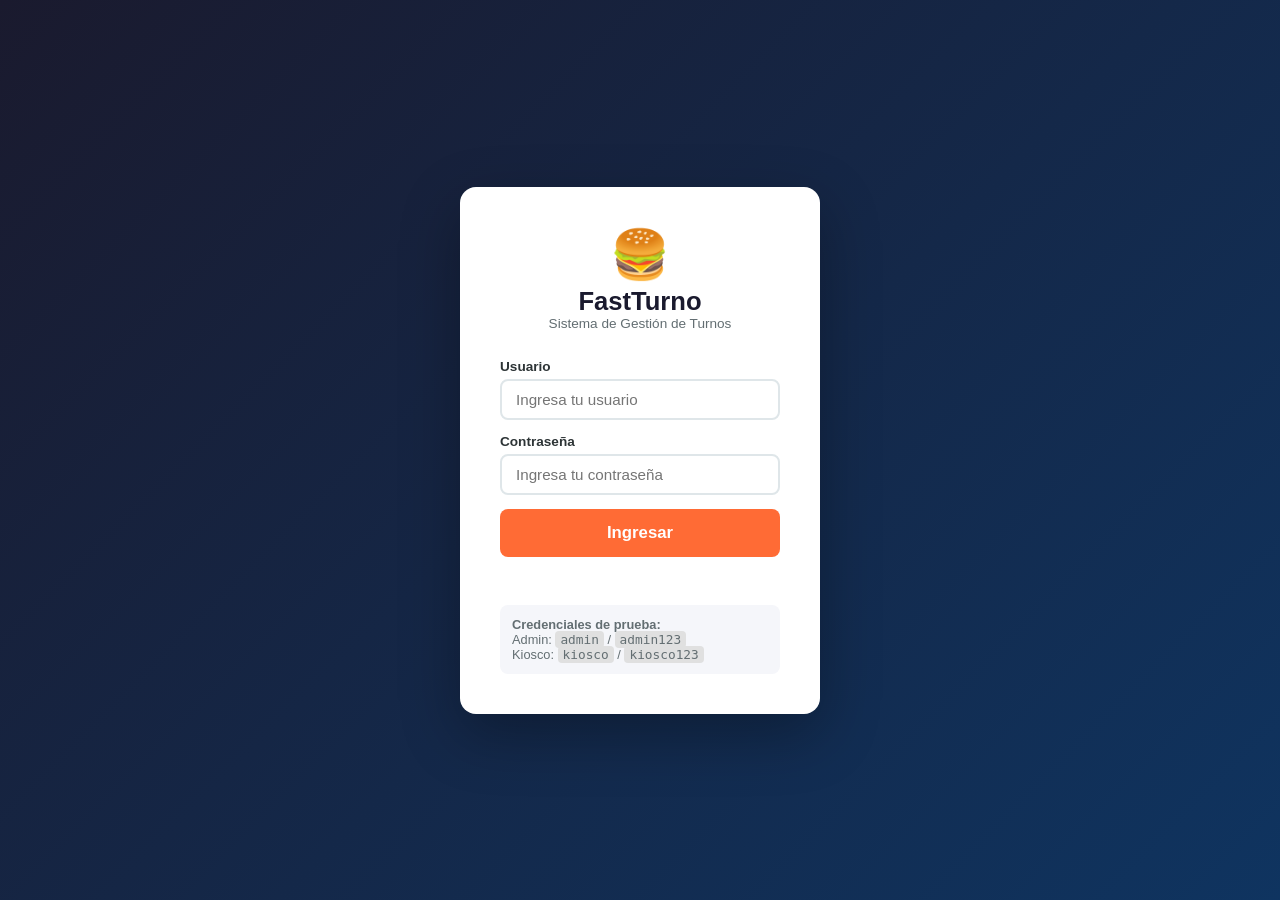
==== index.html @ 7bc3abc4 "Proyecto base" ====
<!DOCTYPE html>
<html lang="es">
<head>
  <meta charset="UTF-8" />
  <meta name="viewport" content="width=device-width, initial-scale=1.0" />
  <title>FastTurno — Iniciar Sesión</title>
  <link rel="stylesheet" href="css/styles.css" />
</head>
<body>
  <div class="login-page">
    <div class="login-card">
      <div class="login-logo">
        <div class="logo-icon">🍔</div>
        <h1>FastTurno</h1>
        <p>Sistema de Gestión de Turnos</p>
      </div>

      <form id="form-login">
        <div class="form-group">
          <label for="usuario">Usuario</label>
          <input type="text" id="usuario" class="form-control" placeholder="Ingresa tu usuario" autocomplete="off" required />
        </div>
        <div class="form-group">
          <label for="password">Contraseña</label>
          <input type="password" id="password" class="form-control" placeholder="Ingresa tu contraseña" required />
        </div>
        <button type="submit" class="btn btn-primary btn-block btn-lg">Ingresar</button>
        <p class="login-error" id="error-msg"></p>
      </form>

      <div class="login-hint">
        <strong>Credenciales de prueba:</strong><br/>
        Admin: <code>admin</code> / <code>admin123</code><br/>
        Kiosco: <code>kiosco</code> / <code>kiosco123</code>
      </div>
    </div>
  </div>

  <!-- Toast container -->
  <div id="toast-container"></div>

  <script src="js/store.js"></script>
  <script src="js/channel.js"></script>
  <script src="js/auth.js"></script>
  <script>
    // Inicializar datos de prueba
    Store.seedInicial();

    // Si ya hay sesión activa, redirigir
    const sesion = Auth.getSesion();
    if (sesion) {
      window.location.href = sesion.rol === 'admin' ? 'admin.html' : 'kiosco.html';
    }

    document.getElementById('form-login').addEventListener('submit', e => {
      e.preventDefault();
      const usuario  = document.getElementById('usuario').value.trim();
      const password = document.getElementById('password').value.trim();
      const errorEl  = document.getElementById('error-msg');

      const user = Auth.login(usuario, password);
      if (!user) {
        errorEl.textContent = '⚠️ Usuario o contraseña incorrectos.';
        return;
      }
      errorEl.textContent = '';
      window.location.href = user.rol === 'admin' ? 'admin.html' : 'kiosco.html';
    });
  </script>
</body>
</html>
---- css/styles.css ----
/* ── RESET & VARIABLES ─────────────────────────────── */
*, *::before, *::after { margin: 0; padding: 0; box-sizing: border-box; }

:root {
  --primary:      #FF6B35;
  --primary-dark: #e05520;
  --dark:         #1a1a2e;
  --sidebar:      #16213e;
  --accent:       #0f3460;
  --success:      #27ae60;
  --warning:      #f39c12;
  --danger:       #e74c3c;
  --info:         #3498db;
  --light:        #f5f6fa;
  --white:        #ffffff;
  --border:       #dfe6e9;
  --text:         #2d3436;
  --muted:        #636e72;
  --shadow:       0 2px 12px rgba(0,0,0,.1);
  --radius:       10px;
}

body { font-family: -apple-system, BlinkMacSystemFont, 'Segoe UI', Roboto, sans-serif; background: var(--light); color: var(--text); min-height: 100vh; }

/* ── UTILIDADES ─────────────────────────────────────── */
.btn { display: inline-flex; align-items: center; gap: 6px; padding: 9px 18px; border: none; border-radius: 8px; font-size: .9rem; font-weight: 600; cursor: pointer; transition: all .2s; }
.btn:hover { opacity: .88; transform: translateY(-1px); }
.btn:active { transform: translateY(0); }
.btn-primary   { background: var(--primary); color: #fff; }
.btn-success   { background: var(--success); color: #fff; }
.btn-danger    { background: var(--danger);  color: #fff; }
.btn-warning   { background: var(--warning); color: #fff; }
.btn-info      { background: var(--info);    color: #fff; }
.btn-dark      { background: var(--dark);    color: #fff; }
.btn-outline   { background: transparent; border: 2px solid var(--primary); color: var(--primary); }
.btn-sm        { padding: 5px 12px; font-size: .8rem; }
.btn-lg        { padding: 14px 28px; font-size: 1.05rem; }
.btn-block     { width: 100%; justify-content: center; }

.badge { display: inline-block; padding: 3px 10px; border-radius: 20px; font-size: .75rem; font-weight: 700; }
.badge-success  { background: #d4edda; color: #155724; }
.badge-warning  { background: #fff3cd; color: #856404; }
.badge-danger   { background: #f8d7da; color: #721c24; }
.badge-info     { background: #d1ecf1; color: #0c5460; }
.badge-muted    { background: #e9ecef; color: #495057; }

.tag-stock-ok   { color: var(--success); font-weight: 700; }
.tag-stock-low  { color: var(--warning); font-weight: 700; }
.tag-stock-out  { color: var(--danger);  font-weight: 700; }

.card { background: var(--white); border-radius: var(--radius); box-shadow: var(--shadow); padding: 20px; }

.text-center { text-align: center; }
.text-muted  { color: var(--muted); font-size: .85rem; }
.mt-1 { margin-top: 8px; }
.mt-2 { margin-top: 16px; }
.gap-1 { gap: 8px; }
.flex { display: flex; }
.flex-col { flex-direction: column; }
.items-center { align-items: center; }
.justify-between { justify-content: space-between; }

/* ── MODAL ──────────────────────────────────────────── */
.modal-overlay {
  position: fixed; inset: 0; background: rgba(0,0,0,.55);
  display: flex; align-items: center; justify-content: center;
  z-index: 1000; opacity: 0; pointer-events: none; transition: opacity .25s;
}
.modal-overlay.active { opacity: 1; pointer-events: all; }
.modal {
  background: var(--white); border-radius: 14px; padding: 28px;
  width: 90%; max-width: 480px; box-shadow: 0 8px 32px rgba(0,0,0,.2);
  transform: scale(.95); transition: transform .25s;
}
.modal-overlay.active .modal { transform: scale(1); }
.modal h3 { font-size: 1.2rem; margin-bottom: 18px; }
.modal-footer { display: flex; gap: 10px; justify-content: flex-end; margin-top: 20px; }

/* ── FORMULARIOS ────────────────────────────────────── */
.form-group { margin-bottom: 14px; }
.form-group label { display: block; font-size: .85rem; font-weight: 600; margin-bottom: 5px; color: var(--text); }
.form-control {
  width: 100%; padding: 10px 14px; border: 2px solid var(--border);
  border-radius: 8px; font-size: .95rem; transition: border-color .2s;
  background: var(--white); color: var(--text);
}
.form-control:focus { outline: none; border-color: var(--primary); }
.form-row { display: grid; grid-template-columns: 1fr 1fr; gap: 12px; }

/* ── TOAST ──────────────────────────────────────────── */
#toast-container { position: fixed; bottom: 24px; right: 24px; z-index: 9999; display: flex; flex-direction: column; gap: 8px; }
.toast {
  background: var(--dark); color: #fff; padding: 12px 20px;
  border-radius: 8px; font-size: .9rem; min-width: 220px;
  box-shadow: 0 4px 12px rgba(0,0,0,.2);
  animation: slideIn .3s ease; border-left: 4px solid var(--primary);
}
.toast.success { border-color: var(--success); }
.toast.error   { border-color: var(--danger);  }
.toast.warning { border-color: var(--warning); }
@keyframes slideIn { from { transform: translateX(100%); opacity: 0; } to { transform: translateX(0); opacity: 1; } }

/* ── LOGIN PAGE ─────────────────────────────────────── */
.login-page {
  min-height: 100vh; display: flex; align-items: center; justify-content: center;
  background: linear-gradient(135deg, var(--dark) 0%, var(--accent) 100%);
}
.login-card {
  background: var(--white); border-radius: 16px; padding: 40px;
  width: 360px; box-shadow: 0 20px 60px rgba(0,0,0,.3);
}
.login-logo { text-align: center; margin-bottom: 28px; }
.login-logo .logo-icon { font-size: 3rem; }
.login-logo h1 { font-size: 1.6rem; color: var(--dark); margin-top: 4px; }
.login-logo p  { color: var(--muted); font-size: .85rem; }
.login-error { color: var(--danger); font-size: .85rem; text-align: center; margin-top: 10px; min-height: 20px; }
.login-hint  { margin-top: 18px; padding: 12px; background: var(--light); border-radius: 8px; font-size: .8rem; color: var(--muted); }
.login-hint code { background: #e0e0e0; padding: 1px 5px; border-radius: 4px; font-family: monospace; }

/* ── ADMIN LAYOUT ───────────────────────────────────── */
.admin-layout { display: flex; min-height: 100vh; }

.sidebar {
  width: 220px; min-height: 100vh; background: var(--sidebar);
  color: #fff; display: flex; flex-direction: column;
  position: fixed; top: 0; left: 0; z-index: 100;
}
.sidebar-brand {
  padding: 22px 18px; border-bottom: 1px solid rgba(255,255,255,.1);
  font-size: 1.1rem; font-weight: 700; display: flex; align-items: center; gap: 10px;
}
.sidebar-brand span { color: var(--primary); font-size: 1.5rem; }
.sidebar-nav { flex: 1; padding: 12px 0; }
.nav-item {
  display: flex; align-items: center; gap: 12px;
  padding: 13px 20px; color: rgba(255,255,255,.7);
  cursor: pointer; transition: all .2s; font-size: .93rem;
  border-left: 3px solid transparent;
}
.nav-item:hover { background: rgba(255,255,255,.07); color: #fff; }
.nav-item.active { background: rgba(255,107,53,.15); color: var(--primary); border-left-color: var(--primary); }
.nav-item .nav-icon { font-size: 1.2rem; width: 24px; }
.sidebar-user {
  padding: 16px 18px; border-top: 1px solid rgba(255,255,255,.1);
  font-size: .8rem; color: rgba(255,255,255,.6);
}
.sidebar-user strong { display: block; color: #fff; font-size: .9rem; margin-bottom: 2px; }
.sidebar-user .btn-logout {
  margin-top: 8px; width: 100%; padding: 7px; border: 1px solid rgba(255,255,255,.2);
  border-radius: 6px; background: transparent; color: rgba(255,255,255,.6);
  cursor: pointer; font-size: .8rem; transition: all .2s;
}
.sidebar-user .btn-logout:hover { background: rgba(231,76,60,.3); color: #fff; }

.main-content { margin-left: 220px; flex: 1; padding: 24px; }

.page-header { margin-bottom: 24px; }
.page-header h2 { font-size: 1.5rem; color: var(--dark); }
.page-header p  { color: var(--muted); font-size: .9rem; margin-top: 2px; }

.section { display: none; }
.section.active { display: block; }

/* ── TABLA ──────────────────────────────────────────── */
.table-wrap { overflow-x: auto; border-radius: var(--radius); box-shadow: var(--shadow); background: var(--white); }
table { width: 100%; border-collapse: collapse; }
thead th { background: var(--dark); color: #fff; padding: 12px 16px; text-align: left; font-size: .85rem; font-weight: 600; white-space: nowrap; }
tbody tr { border-bottom: 1px solid var(--border); transition: background .15s; }
tbody tr:hover { background: #fafbfc; }
tbody td { padding: 11px 16px; font-size: .9rem; }
.td-emoji { font-size: 1.4rem; }

/* ── STOCK SECTION ──────────────────────────────────── */
.stock-grid { display: grid; grid-template-columns: repeat(auto-fill, minmax(240px, 1fr)); gap: 14px; }
.stock-card { background: var(--white); border-radius: var(--radius); box-shadow: var(--shadow); padding: 16px; display: flex; flex-direction: column; gap: 10px; }
.stock-card-top { display: flex; align-items: center; gap: 10px; }
.stock-emoji { font-size: 1.8rem; }
.stock-name  { font-weight: 600; font-size: .95rem; }
.stock-cat   { font-size: .75rem; color: var(--muted); }
.stock-controls { display: flex; align-items: center; gap: 8px; }
.stock-controls input { width: 70px; padding: 6px 10px; border: 2px solid var(--border); border-radius: 6px; font-size: .9rem; text-align: center; }
.stock-controls input:focus { outline: none; border-color: var(--primary); }

/* ── CAJA SECTION ───────────────────────────────────── */
.caja-layout { display: grid; grid-template-columns: 1fr 1fr; gap: 20px; }
.cola-list { display: flex; flex-direction: column; gap: 10px; max-height: calc(100vh - 220px); overflow-y: auto; }
.turno-card {
  background: var(--white); border-radius: var(--radius); box-shadow: var(--shadow);
  padding: 14px 16px; display: flex; justify-content: space-between;
  align-items: flex-start; border-left: 4px solid var(--warning);
  transition: all .2s;
}
.turno-card.en-prep  { border-color: var(--info); }
.turno-card.llamado  { border-color: var(--primary); background: #fff8f5; }
.turno-card.listo    { border-color: var(--success); }
.turno-numero  { font-size: 1.3rem; font-weight: 800; color: var(--dark); }
.turno-items   { font-size: .78rem; color: var(--muted); margin-top: 3px; }
.turno-tiempo  { font-size: .78rem; color: var(--info); margin-top: 2px; }
.turno-actions { display: flex; flex-direction: column; gap: 5px; }

.pantalla-turno {
  background: var(--dark); border-radius: 14px; padding: 30px 20px;
  text-align: center; color: #fff; min-height: 260px;
  display: flex; flex-direction: column; justify-content: center; align-items: center;
}
.pantalla-label  { font-size: .9rem; color: rgba(255,255,255,.6); letter-spacing: 2px; text-transform: uppercase; }
.pantalla-numero {
  font-size: 5rem; font-weight: 900; color: var(--primary); line-height: 1;
  margin: 12px 0; letter-spacing: 4px;
}
.pantalla-numero.pulse { animation: pulseTurn 1s ease infinite; }
@keyframes pulseTurn { 0%,100% { transform: scale(1); } 50% { transform: scale(1.06); } }
.pantalla-sub  { font-size: .95rem; color: rgba(255,255,255,.7); }
.pantalla-idle { color: rgba(255,255,255,.3); font-size: 1.1rem; }
.caja-actions  { display: flex; gap: 10px; margin-top: 16px; justify-content: center; }

/* ── HISTORIAL ──────────────────────────────────────── */
.historial-stats { display: grid; grid-template-columns: repeat(auto-fill, minmax(150px, 1fr)); gap: 14px; margin-bottom: 20px; }
.stat-card { background: var(--white); border-radius: var(--radius); box-shadow: var(--shadow); padding: 18px; text-align: center; }
.stat-card .stat-val { font-size: 2rem; font-weight: 800; color: var(--primary); }
.stat-card .stat-lbl { font-size: .8rem; color: var(--muted); margin-top: 4px; }

/* ── KIOSCO ─────────────────────────────────────────── */
.kiosco-layout { display: flex; min-height: 100vh; }
.kiosco-header {
  background: var(--dark); color: #fff;
  padding: 14px 24px; display: flex; align-items: center;
  justify-content: space-between; position: sticky; top: 0; z-index: 50;
}
.kiosco-brand { font-size: 1.3rem; font-weight: 800; }
.kiosco-brand span { color: var(--primary); }
.kiosco-user  { font-size: .85rem; color: rgba(255,255,255,.7); display: flex; align-items: center; gap: 10px; }

.kiosco-main { display: grid; grid-template-columns: 1fr 320px; min-height: calc(100vh - 56px); }

.menu-panel { padding: 20px; overflow-y: auto; }
.categorias { display: flex; gap: 10px; flex-wrap: wrap; margin-bottom: 20px; }
.cat-btn {
  padding: 8px 18px; border-radius: 20px; border: 2px solid var(--border);
  background: var(--white); font-size: .85rem; font-weight: 600;
  cursor: pointer; transition: all .2s; color: var(--text);
}
.cat-btn.active { background: var(--primary); border-color: var(--primary); color: #fff; }
.cat-btn:hover:not(.active) { border-color: var(--primary); color: var(--primary); }

.productos-grid { display: grid; grid-template-columns: repeat(auto-fill, minmax(175px, 1fr)); gap: 14px; }
.producto-card {
  background: var(--white); border-radius: var(--radius); box-shadow: var(--shadow);
  overflow: hidden; transition: transform .2s, box-shadow .2s; cursor: pointer;
  border: 2px solid transparent;
}
.producto-card:hover:not(.agotado) { transform: translateY(-3px); box-shadow: 0 6px 20px rgba(0,0,0,.13); border-color: var(--primary); }
.producto-card.agotado { opacity: .55; cursor: not-allowed; }
.prod-emoji-box { font-size: 3rem; text-align: center; padding: 18px 10px 8px; background: #fef9f7; }
.prod-body { padding: 10px 12px 14px; }
.prod-nombre  { font-weight: 700; font-size: .93rem; }
.prod-desc    { font-size: .75rem; color: var(--muted); margin-top: 2px; line-height: 1.3; }
.prod-footer  { display: flex; justify-content: space-between; align-items: center; margin-top: 8px; }
.prod-precio  { font-size: 1.05rem; font-weight: 800; color: var(--primary); }
.prod-tiempo  { font-size: .72rem; color: var(--muted); }
.prod-agotado { font-size: .72rem; color: var(--danger); font-weight: 700; }
.prod-add-btn {
  width: 30px; height: 30px; border-radius: 50%; background: var(--primary);
  color: #fff; border: none; font-size: 1.2rem; cursor: pointer;
  display: flex; align-items: center; justify-content: center; transition: background .2s;
}
.prod-add-btn:hover { background: var(--primary-dark); }

/* ── CARRITO ────────────────────────────────────────── */
.carrito-panel {
  background: var(--white); border-left: 2px solid var(--border);
  display: flex; flex-direction: column; padding: 20px;
  position: sticky; top: 56px; height: calc(100vh - 56px); overflow-y: auto;
}
.carrito-panel h3 { font-size: 1.1rem; margin-bottom: 14px; display: flex; align-items: center; gap: 8px; }
.carrito-items { flex: 1; overflow-y: auto; }
.carrito-empty { text-align: center; color: var(--muted); padding: 30px 10px; font-size: .9rem; }
.carrito-item  { display: flex; justify-content: space-between; align-items: center; padding: 9px 0; border-bottom: 1px solid var(--border); gap: 8px; }
.carrito-item-info { flex: 1; }
.carrito-item-name { font-size: .88rem; font-weight: 600; }
.carrito-item-price { font-size: .8rem; color: var(--muted); }
.qty-controls { display: flex; align-items: center; gap: 6px; }
.qty-btn { width: 24px; height: 24px; border-radius: 50%; border: 2px solid var(--border); background: var(--white); cursor: pointer; font-size: .9rem; display: flex; align-items: center; justify-content: center; transition: all .2s; }
.qty-btn:hover { background: var(--primary); border-color: var(--primary); color: #fff; }
.qty-num { font-weight: 700; min-width: 20px; text-align: center; font-size: .9rem; }

.carrito-footer { border-top: 2px solid var(--border); padding-top: 14px; margin-top: 10px; }
.carrito-total-row { display: flex; justify-content: space-between; margin-bottom: 6px; font-size: .9rem; }
.carrito-total-row.grande { font-size: 1.1rem; font-weight: 800; color: var(--dark); }
.carrito-tiempo { text-align: center; color: var(--info); font-size: .85rem; margin: 8px 0; }

/* ── MODAL CONFIRMACIÓN ─────────────────────────────── */
.confirm-turno {
  text-align: center; padding: 10px 0;
}
.turno-badge {
  font-size: 4rem; font-weight: 900; color: var(--primary);
  background: #fff3ee; border-radius: 14px; padding: 16px 32px;
  display: inline-block; margin: 16px 0; letter-spacing: 4px;
}
.confirm-tiempo { color: var(--info); font-size: 1rem; margin-bottom: 8px; }
.confirm-msg    { color: var(--muted); font-size: .88rem; }

/* ── DISPLAY TV ─────────────────────────────────────── */
.display-page {
  min-height: 100vh; background: var(--dark); color: #fff;
  display: flex; flex-direction: column;
}
.display-header {
  background: rgba(0,0,0,.3); padding: 14px 28px;
  display: flex; align-items: center; justify-content: space-between;
  border-bottom: 1px solid rgba(255,255,255,.08);
}
.display-brand { font-size: 1.4rem; font-weight: 800; }
.display-brand span { color: var(--primary); }
.display-clock { font-size: 1.1rem; color: rgba(255,255,255,.7); font-variant-numeric: tabular-nums; }
.display-body  { display: grid; grid-template-columns: 1fr 1fr; flex: 1; gap: 0; }

.display-col { padding: 30px; }
.display-col-title { font-size: .8rem; letter-spacing: 3px; text-transform: uppercase; color: rgba(255,255,255,.4); margin-bottom: 20px; }
.display-col-left  { border-right: 1px solid rgba(255,255,255,.08); }

.turno-activo {
  display: flex; flex-direction: column; align-items: center;
  justify-content: center; min-height: 300px; text-align: center;
}
.turno-activo-icono { font-size: 2rem; margin-bottom: 10px; animation: iconPulse 2s ease infinite; }
@keyframes iconPulse { 0%,100% { opacity: 1; } 50% { opacity: .5; } }
.turno-activo-num {
  font-size: 7rem; font-weight: 900; color: var(--primary); line-height: 1;
  letter-spacing: 6px; text-shadow: 0 0 30px rgba(255,107,53,.4);
}
.turno-activo-num.flash { animation: flashAnim .6s ease 3; }
@keyframes flashAnim { 0%,100% { opacity: 1; } 50% { opacity: 0; } }
.turno-activo-msg  { color: rgba(255,255,255,.6); font-size: 1.1rem; margin-top: 12px; }
.turno-activo-idle { color: rgba(255,255,255,.25); font-size: 1.2rem; }

.cola-display { display: flex; flex-direction: column; gap: 10px; }
.cola-item {
  background: rgba(255,255,255,.06); border-radius: 10px;
  padding: 14px 18px; display: flex; align-items: center;
  justify-content: space-between; border: 1px solid rgba(255,255,255,.08);
}
.cola-item.en-prep { border-color: rgba(52,152,219,.4); }
.cola-item.listo   { background: rgba(39,174,96,.1); border-color: rgba(39,174,96,.4); }
.cola-num   { font-size: 1.5rem; font-weight: 800; letter-spacing: 2px; }
.cola-badge { font-size: .75rem; padding: 4px 10px; border-radius: 20px; }
.cola-badge.prep  { background: rgba(52,152,219,.2); color: #5dade2; }
.cola-badge.ready { background: rgba(39,174,96,.2); color: #58d68d; }
.display-empty { color: rgba(255,255,255,.2); font-size: .95rem; padding: 20px 0; }

/* ── RESPONSIVE BÁSICO ──────────────────────────────── */
@media (max-width: 768px) {
  .sidebar { width: 100%; position: relative; min-height: auto; flex-direction: row; flex-wrap: wrap; }
  .main-content { margin-left: 0; }
  .kiosco-main { grid-template-columns: 1fr; }
  .carrito-panel { position: fixed; bottom: 0; right: 0; left: 0; height: 40vh; border-top: 2px solid var(--border); }
  .caja-layout { grid-template-columns: 1fr; }
  .display-body { grid-template-columns: 1fr; }
}
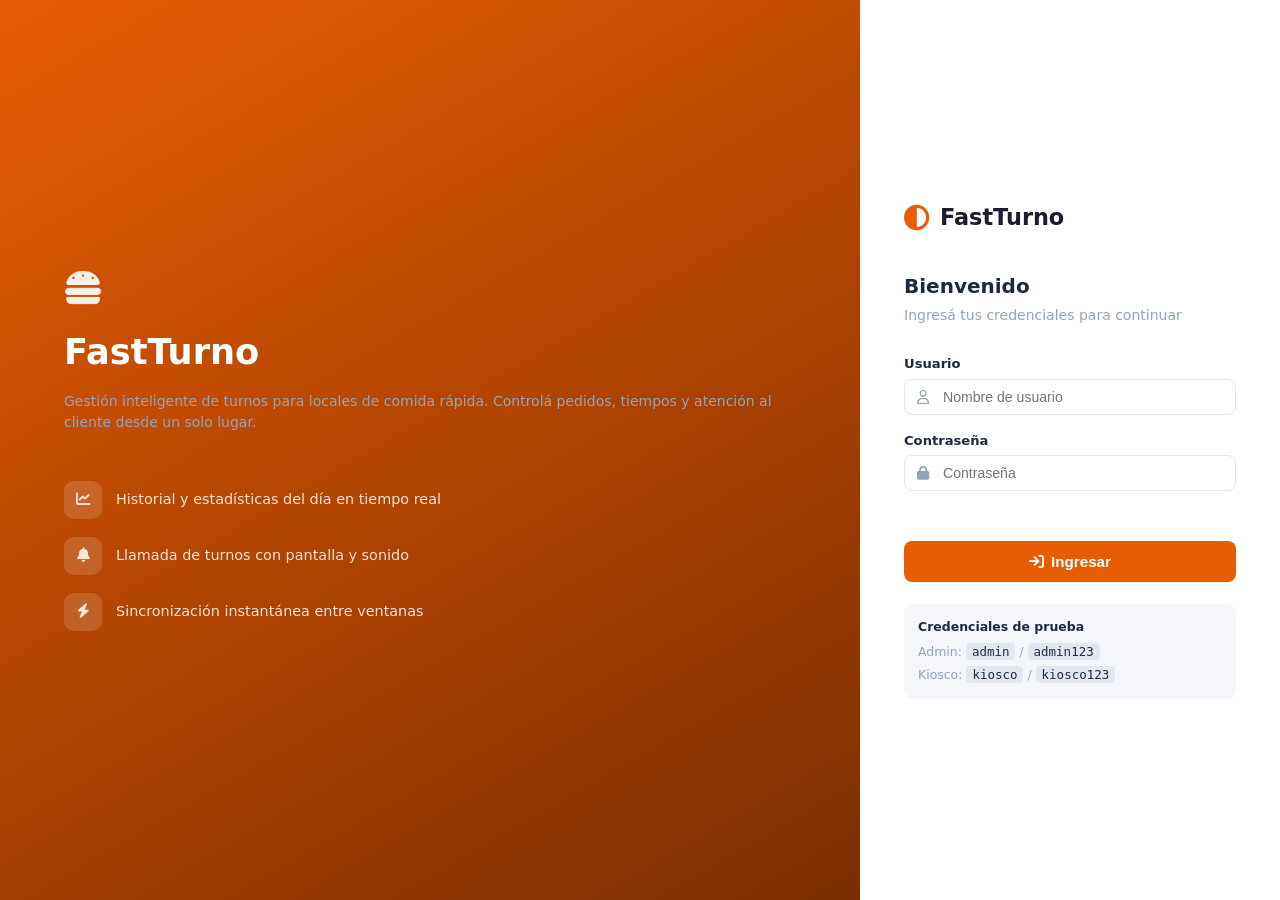
==== commit 8e771837: "Modificacion de GUI y responsive" ====
--- a/index.html
+++ b/index.html
@@ -3,69 +3,89 @@
 <head>
   <meta charset="UTF-8" />
   <meta name="viewport" content="width=device-width, initial-scale=1.0" />
-  <title>FastTurno — Iniciar Sesión</title>
+  <title>FastTurno — Acceso</title>
+  <link rel="stylesheet" href="https://cdnjs.cloudflare.com/ajax/libs/font-awesome/6.5.1/css/all.min.css" />
   <link rel="stylesheet" href="css/styles.css" />
 </head>
 <body>
-  <div class="login-page">
-    <div class="login-card">
-      <div class="login-logo">
-        <div class="logo-icon">🍔</div>
-        <h1>FastTurno</h1>
-        <p>Sistema de Gestión de Turnos</p>
+<div class="login-page">
+
+  <!-- ASIDE IZQUIERDO -->
+  <aside class="login-aside">
+    <div>
+      <i class="fa-solid fa-burger" style="font-size:2.4rem;color:rgba(255,255,255,.9);margin-bottom:18px;display:block"></i>
+      <h1>FastTurno</h1>
+      <p>Gestión inteligente de turnos para locales de comida rápida. Controlá pedidos, tiempos y atención al cliente desde un solo lugar.</p>
+    </div>
+    <div class="login-features">
+      <div class="login-feature">
+        <div class="feat-icon"><i class="fa-solid fa-chart-line"></i></div>
+        Historial y estadísticas del día en tiempo real
       </div>
-
-      <form id="form-login">
-        <div class="form-group">
-          <label for="usuario">Usuario</label>
-          <input type="text" id="usuario" class="form-control" placeholder="Ingresa tu usuario" autocomplete="off" required />
-        </div>
-        <div class="form-group">
-          <label for="password">Contraseña</label>
-          <input type="password" id="password" class="form-control" placeholder="Ingresa tu contraseña" required />
-        </div>
-        <button type="submit" class="btn btn-primary btn-block btn-lg">Ingresar</button>
-        <p class="login-error" id="error-msg"></p>
-      </form>
-
-      <div class="login-hint">
-        <strong>Credenciales de prueba:</strong><br/>
-        Admin: <code>admin</code> / <code>admin123</code><br/>
-        Kiosco: <code>kiosco</code> / <code>kiosco123</code>
+      <div class="login-feature">
+        <div class="feat-icon"><i class="fa-solid fa-bell"></i></div>
+        Llamada de turnos con pantalla y sonido
+      </div>
+      <div class="login-feature">
+        <div class="feat-icon"><i class="fa-solid fa-bolt"></i></div>
+        Sincronización instantánea entre ventanas
       </div>
     </div>
+  </aside>
+
+  <!-- PANEL DERECHO -->
+  <div class="login-panel">
+    <div class="login-logo">
+      <i class="fa-solid fa-circle-half-stroke"></i>
+      <span>FastTurno</span>
+    </div>
+    <h2>Bienvenido</h2>
+    <p>Ingresá tus credenciales para continuar</p>
+
+    <form class="login-form" id="form-login">
+      <div class="form-group">
+        <label for="usuario">Usuario</label>
+        <div class="input-wrap">
+          <i class="fa-regular fa-user"></i>
+          <input type="text" id="usuario" class="form-control" placeholder="Nombre de usuario" autocomplete="off" required />
+        </div>
+      </div>
+      <div class="form-group">
+        <label for="password">Contraseña</label>
+        <div class="input-wrap">
+          <i class="fa-solid fa-lock"></i>
+          <input type="password" id="password" class="form-control" placeholder="Contraseña" required />
+        </div>
+      </div>
+      <p class="login-error" id="error-msg"></p>
+      <button type="submit" class="btn btn-primary btn-block btn-lg">
+        <i class="fa-solid fa-arrow-right-to-bracket"></i> Ingresar
+      </button>
+    </form>
+
+    <div class="login-hint">
+      <strong>Credenciales de prueba</strong>
+      <span>Admin: <code>admin</code> / <code>admin123</code></span>
+      <span>Kiosco: <code>kiosco</code> / <code>kiosco123</code></span>
+    </div>
   </div>
+</div>
 
-  <!-- Toast container -->
-  <div id="toast-container"></div>
+<script src="js/store.js"></script>
+<script src="js/auth.js"></script>
+<script>
+  Store.seedInicial();
+  const s = Auth.getSesion();
+  if (s) window.location.href = s.rol === 'admin' ? 'admin.html' : 'kiosco.html';
 
-  <script src="js/store.js"></script>
-  <script src="js/channel.js"></script>
-  <script src="js/auth.js"></script>
-  <script>
-    // Inicializar datos de prueba
-    Store.seedInicial();
-
-    // Si ya hay sesión activa, redirigir
-    const sesion = Auth.getSesion();
-    if (sesion) {
-      window.location.href = sesion.rol === 'admin' ? 'admin.html' : 'kiosco.html';
-    }
-
-    document.getElementById('form-login').addEventListener('submit', e => {
-      e.preventDefault();
-      const usuario  = document.getElementById('usuario').value.trim();
-      const password = document.getElementById('password').value.trim();
-      const errorEl  = document.getElementById('error-msg');
-
-      const user = Auth.login(usuario, password);
-      if (!user) {
-        errorEl.textContent = '⚠️ Usuario o contraseña incorrectos.';
-        return;
-      }
-      errorEl.textContent = '';
-      window.location.href = user.rol === 'admin' ? 'admin.html' : 'kiosco.html';
-    });
-  </script>
+  document.getElementById('form-login').addEventListener('submit', e => {
+    e.preventDefault();
+    const u = document.getElementById('usuario').value.trim();
+    const p = document.getElementById('password').value.trim();
+    const user = Auth.login(u, p);
+    if (!user) { document.getElementById('error-msg').textContent = 'Usuario o contraseña incorrectos.'; return; }
+    window.location.href = user.rol === 'admin' ? 'admin.html' : 'kiosco.html';
+  });
+</script>
 </body>
 </html>
--- a/css/styles.css
+++ b/css/styles.css
@@ -1,360 +1,353 @@
-/* ── RESET & VARIABLES ─────────────────────────────── */
+/* ─── RESET & TOKENS ────────────────────────────────── */
 *, *::before, *::after { margin: 0; padding: 0; box-sizing: border-box; }
 
 :root {
-  --primary:      #FF6B35;
-  --primary-dark: #e05520;
-  --dark:         #1a1a2e;
-  --sidebar:      #16213e;
-  --accent:       #0f3460;
-  --success:      #27ae60;
-  --warning:      #f39c12;
-  --danger:       #e74c3c;
-  --info:         #3498db;
-  --light:        #f5f6fa;
-  --white:        #ffffff;
-  --border:       #dfe6e9;
-  --text:         #2d3436;
-  --muted:        #636e72;
-  --shadow:       0 2px 12px rgba(0,0,0,.1);
+  --primary:      #E85D04;
+  --primary-h:    #C94E02;
+  --dark:         #1C1C2E;
+  --sidebar-bg:   #14142B;
+  --sidebar-w:    230px;
+  --success:      #2ECC71;
+  --warning:      #F39C12;
+  --danger:       #E74C3C;
+  --info:         #3498DB;
+  --bg:           #F4F6F9;
+  --surface:      #FFFFFF;
+  --border:       #E2E8F0;
+  --text:         #1E293B;
+  --muted:        #94A3B8;
   --radius:       10px;
-}
-
-body { font-family: -apple-system, BlinkMacSystemFont, 'Segoe UI', Roboto, sans-serif; background: var(--light); color: var(--text); min-height: 100vh; }
-
-/* ── UTILIDADES ─────────────────────────────────────── */
-.btn { display: inline-flex; align-items: center; gap: 6px; padding: 9px 18px; border: none; border-radius: 8px; font-size: .9rem; font-weight: 600; cursor: pointer; transition: all .2s; }
-.btn:hover { opacity: .88; transform: translateY(-1px); }
-.btn:active { transform: translateY(0); }
-.btn-primary   { background: var(--primary); color: #fff; }
-.btn-success   { background: var(--success); color: #fff; }
-.btn-danger    { background: var(--danger);  color: #fff; }
-.btn-warning   { background: var(--warning); color: #fff; }
-.btn-info      { background: var(--info);    color: #fff; }
-.btn-dark      { background: var(--dark);    color: #fff; }
-.btn-outline   { background: transparent; border: 2px solid var(--primary); color: var(--primary); }
-.btn-sm        { padding: 5px 12px; font-size: .8rem; }
-.btn-lg        { padding: 14px 28px; font-size: 1.05rem; }
-.btn-block     { width: 100%; justify-content: center; }
-
-.badge { display: inline-block; padding: 3px 10px; border-radius: 20px; font-size: .75rem; font-weight: 700; }
-.badge-success  { background: #d4edda; color: #155724; }
-.badge-warning  { background: #fff3cd; color: #856404; }
-.badge-danger   { background: #f8d7da; color: #721c24; }
-.badge-info     { background: #d1ecf1; color: #0c5460; }
-.badge-muted    { background: #e9ecef; color: #495057; }
-
-.tag-stock-ok   { color: var(--success); font-weight: 700; }
-.tag-stock-low  { color: var(--warning); font-weight: 700; }
-.tag-stock-out  { color: var(--danger);  font-weight: 700; }
-
-.card { background: var(--white); border-radius: var(--radius); box-shadow: var(--shadow); padding: 20px; }
-
-.text-center { text-align: center; }
-.text-muted  { color: var(--muted); font-size: .85rem; }
-.mt-1 { margin-top: 8px; }
-.mt-2 { margin-top: 16px; }
-.gap-1 { gap: 8px; }
-.flex { display: flex; }
-.flex-col { flex-direction: column; }
-.items-center { align-items: center; }
-.justify-between { justify-content: space-between; }
-
-/* ── MODAL ──────────────────────────────────────────── */
+  --shadow:       0 1px 8px rgba(0,0,0,.08);
+  --shadow-md:    0 4px 20px rgba(0,0,0,.12);
+}
+
+body { font-family: 'Inter', 'Segoe UI', system-ui, sans-serif; background: var(--bg); color: var(--text); min-height: 100vh; font-size: 14px; line-height: 1.5; }
+
+h1 { font-size: 1.75rem; font-weight: 700; }
+h2 { font-size: 1.25rem; font-weight: 700; }
+h3 { font-size: 1.05rem; font-weight: 600; }
+p  { color: var(--muted); }
+
+/* ─── BOTONES ───────────────────────────────────────── */
+.btn {
+  display: inline-flex; align-items: center; gap: 7px;
+  padding: 8px 16px; border: none; border-radius: 8px;
+  font-size: .85rem; font-weight: 600; cursor: pointer;
+  transition: opacity .15s, transform .15s; white-space: nowrap; text-decoration: none;
+}
+.btn:hover  { opacity: .88; transform: translateY(-1px); }
+.btn:active { transform: none; }
+.btn-primary { background: var(--primary); color: #fff; }
+.btn-success { background: var(--success); color: #fff; }
+.btn-danger  { background: var(--danger);  color: #fff; }
+.btn-warning { background: var(--warning); color: #fff; }
+.btn-info    { background: var(--info);    color: #fff; }
+.btn-dark    { background: var(--dark);    color: #fff; }
+.btn-ghost   { background: transparent; border: 1.5px solid var(--border); color: var(--text); }
+.btn-ghost:hover { border-color: var(--primary); color: var(--primary); opacity: 1; }
+.btn-sm      { padding: 5px 12px; font-size: .78rem; }
+.btn-lg      { padding: 12px 24px; font-size: .95rem; }
+.btn-block   { width: 100%; justify-content: center; }
+.btn-icon    { width: 32px; height: 32px; padding: 0; justify-content: center; }
+
+/* ─── BADGES ────────────────────────────────────────── */
+.badge { display: inline-flex; align-items: center; gap: 4px; padding: 3px 9px; border-radius: 20px; font-size: .72rem; font-weight: 700; }
+.badge-success { background: #D1FAE5; color: #065F46; }
+.badge-warning { background: #FEF3C7; color: #92400E; }
+.badge-danger  { background: #FEE2E2; color: #991B1B; }
+.badge-info    { background: #DBEAFE; color: #1E40AF; }
+.badge-neutral { background: var(--border); color: var(--muted); }
+
+/* ─── CARD & FORM ───────────────────────────────────── */
+.card { background: var(--surface); border-radius: var(--radius); box-shadow: var(--shadow); }
+.form-group { display: flex; flex-direction: column; gap: 5px; }
+.form-group label { font-size: .82rem; font-weight: 600; color: var(--text); }
+.form-control {
+  width: 100%; padding: 9px 13px; border: 1.5px solid var(--border);
+  border-radius: 8px; font-size: .88rem; color: var(--text); background: var(--surface); transition: border-color .2s;
+}
+.form-control:focus { outline: none; border-color: var(--primary); }
+.form-grid-2 { display: grid; grid-template-columns: 1fr 1fr; gap: 14px; }
+.form-grid-3 { display: grid; grid-template-columns: 1fr 1fr 1fr; gap: 14px; }
+
+/* ─── TABLA ─────────────────────────────────────────── */
+.table-wrap { background: var(--surface); border-radius: var(--radius); box-shadow: var(--shadow); overflow: hidden; }
+table { width: 100%; border-collapse: collapse; }
+thead th { background: var(--dark); color: #fff; padding: 11px 16px; text-align: left; font-size: .78rem; font-weight: 600; letter-spacing: .5px; text-transform: uppercase; white-space: nowrap; }
+tbody tr { border-bottom: 1px solid var(--border); transition: background .1s; }
+tbody tr:last-child { border-bottom: none; }
+tbody tr:hover { background: #F8FAFC; }
+tbody td { padding: 11px 16px; font-size: .88rem; vertical-align: middle; }
+.td-actions { display: flex; gap: 6px; }
+
+/* ─── MODAL ─────────────────────────────────────────── */
 .modal-overlay {
-  position: fixed; inset: 0; background: rgba(0,0,0,.55);
-  display: flex; align-items: center; justify-content: center;
-  z-index: 1000; opacity: 0; pointer-events: none; transition: opacity .25s;
-}
-.modal-overlay.active { opacity: 1; pointer-events: all; }
+  position: fixed; inset: 0; background: rgba(15,15,30,.6); backdrop-filter: blur(3px);
+  display: flex; align-items: center; justify-content: center; z-index: 1000;
+  opacity: 0; pointer-events: none; transition: opacity .2s;
+}
+.modal-overlay.open { opacity: 1; pointer-events: all; }
 .modal {
-  background: var(--white); border-radius: 14px; padding: 28px;
-  width: 90%; max-width: 480px; box-shadow: 0 8px 32px rgba(0,0,0,.2);
-  transform: scale(.95); transition: transform .25s;
-}
-.modal-overlay.active .modal { transform: scale(1); }
-.modal h3 { font-size: 1.2rem; margin-bottom: 18px; }
-.modal-footer { display: flex; gap: 10px; justify-content: flex-end; margin-top: 20px; }
-
-/* ── FORMULARIOS ────────────────────────────────────── */
-.form-group { margin-bottom: 14px; }
-.form-group label { display: block; font-size: .85rem; font-weight: 600; margin-bottom: 5px; color: var(--text); }
-.form-control {
-  width: 100%; padding: 10px 14px; border: 2px solid var(--border);
-  border-radius: 8px; font-size: .95rem; transition: border-color .2s;
-  background: var(--white); color: var(--text);
-}
-.form-control:focus { outline: none; border-color: var(--primary); }
-.form-row { display: grid; grid-template-columns: 1fr 1fr; gap: 12px; }
-
-/* ── TOAST ──────────────────────────────────────────── */
-#toast-container { position: fixed; bottom: 24px; right: 24px; z-index: 9999; display: flex; flex-direction: column; gap: 8px; }
+  background: var(--surface); border-radius: 14px; padding: 26px;
+  width: 92%; max-width: 500px; box-shadow: var(--shadow-md);
+  transform: translateY(10px) scale(.98); transition: transform .2s;
+  display: flex; flex-direction: column; gap: 18px;
+}
+.modal-overlay.open .modal { transform: none; }
+.modal-header { display: flex; justify-content: space-between; align-items: center; }
+.modal-body   { display: flex; flex-direction: column; gap: 14px; }
+.modal-footer { display: flex; gap: 10px; justify-content: flex-end; padding-top: 6px; border-top: 1px solid var(--border); }
+
+/* ─── TOAST ─────────────────────────────────────────── */
+#toast-container { position: fixed; bottom: 20px; right: 20px; z-index: 9999; display: flex; flex-direction: column; gap: 8px; pointer-events: none; }
 .toast {
-  background: var(--dark); color: #fff; padding: 12px 20px;
-  border-radius: 8px; font-size: .9rem; min-width: 220px;
-  box-shadow: 0 4px 12px rgba(0,0,0,.2);
-  animation: slideIn .3s ease; border-left: 4px solid var(--primary);
+  background: var(--dark); color: #fff; padding: 11px 16px; border-radius: 9px;
+  font-size: .85rem; min-width: 200px; box-shadow: var(--shadow-md);
+  border-left: 4px solid var(--primary); animation: toastIn .25s ease;
+  display: flex; align-items: center; gap: 10px;
 }
 .toast.success { border-color: var(--success); }
 .toast.error   { border-color: var(--danger);  }
 .toast.warning { border-color: var(--warning); }
-@keyframes slideIn { from { transform: translateX(100%); opacity: 0; } to { transform: translateX(0); opacity: 1; } }
-
-/* ── LOGIN PAGE ─────────────────────────────────────── */
-.login-page {
-  min-height: 100vh; display: flex; align-items: center; justify-content: center;
-  background: linear-gradient(135deg, var(--dark) 0%, var(--accent) 100%);
-}
-.login-card {
-  background: var(--white); border-radius: 16px; padding: 40px;
-  width: 360px; box-shadow: 0 20px 60px rgba(0,0,0,.3);
-}
-.login-logo { text-align: center; margin-bottom: 28px; }
-.login-logo .logo-icon { font-size: 3rem; }
-.login-logo h1 { font-size: 1.6rem; color: var(--dark); margin-top: 4px; }
-.login-logo p  { color: var(--muted); font-size: .85rem; }
-.login-error { color: var(--danger); font-size: .85rem; text-align: center; margin-top: 10px; min-height: 20px; }
-.login-hint  { margin-top: 18px; padding: 12px; background: var(--light); border-radius: 8px; font-size: .8rem; color: var(--muted); }
-.login-hint code { background: #e0e0e0; padding: 1px 5px; border-radius: 4px; font-family: monospace; }
-
-/* ── ADMIN LAYOUT ───────────────────────────────────── */
-.admin-layout { display: flex; min-height: 100vh; }
-
-.sidebar {
-  width: 220px; min-height: 100vh; background: var(--sidebar);
-  color: #fff; display: flex; flex-direction: column;
-  position: fixed; top: 0; left: 0; z-index: 100;
-}
-.sidebar-brand {
-  padding: 22px 18px; border-bottom: 1px solid rgba(255,255,255,.1);
-  font-size: 1.1rem; font-weight: 700; display: flex; align-items: center; gap: 10px;
-}
-.sidebar-brand span { color: var(--primary); font-size: 1.5rem; }
-.sidebar-nav { flex: 1; padding: 12px 0; }
+@keyframes toastIn { from { transform: translateX(110%); opacity: 0; } to { transform: none; opacity: 1; } }
+
+/* ─── STATS ROW ─────────────────────────────────────── */
+.stats-row { display: grid; grid-template-columns: repeat(auto-fill, minmax(140px, 1fr)); gap: 14px; margin-bottom: 20px; }
+.stat-card { background: var(--surface); border-radius: var(--radius); box-shadow: var(--shadow); padding: 18px; }
+.stat-card .stat-value { font-size: 2rem; font-weight: 800; color: var(--primary); line-height: 1; margin-bottom: 4px; }
+.stat-card .stat-label { font-size: .75rem; color: var(--muted); font-weight: 600; text-transform: uppercase; letter-spacing: .5px; }
+
+/* ═══════════════════════════════════════════════════
+   LOGIN
+═══════════════════════════════════════════════════ */
+.login-page { min-height: 100vh; display: flex; }
+.login-aside {
+  flex: 1; background: linear-gradient(150deg, #E85D04 0%, #7B2D00 100%);
+  display: flex; flex-direction: column; justify-content: center; padding: 64px;
+  color: #fff;
+}
+.login-aside h1 { font-size: 2.2rem; margin-bottom: 12px; }
+.login-aside > p { color: rgba(255,255,255,.72); font-size: 1rem; max-width: 380px; line-height: 1.6; }
+.login-features { margin-top: 48px; display: flex; flex-direction: column; gap: 18px; }
+.login-feature { display: flex; align-items: center; gap: 14px; color: rgba(255,255,255,.85); font-size: .9rem; }
+.feat-icon { width: 38px; height: 38px; background: rgba(255,255,255,.15); border-radius: 10px; display: flex; align-items: center; justify-content: center; flex-shrink: 0; }
+
+.login-panel { width: 420px; min-width: 320px; background: var(--surface); display: flex; flex-direction: column; justify-content: center; padding: 56px 44px; }
+.login-logo { display: flex; align-items: center; gap: 10px; margin-bottom: 36px; }
+.login-logo i { font-size: 1.6rem; color: var(--primary); }
+.login-logo span { font-size: 1.4rem; font-weight: 800; color: var(--dark); }
+.login-panel h2 { margin-bottom: 4px; }
+.login-panel > p { margin-bottom: 28px; }
+.login-form { display: flex; flex-direction: column; gap: 16px; }
+.input-wrap { position: relative; }
+.input-wrap i { position: absolute; left: 13px; top: 50%; transform: translateY(-50%); color: var(--muted); pointer-events: none; }
+.input-wrap .form-control { padding-left: 38px; }
+.login-error { color: var(--danger); font-size: .82rem; min-height: 18px; text-align: center; }
+.login-hint { margin-top: 22px; padding: 14px; background: var(--bg); border-radius: 9px; font-size: .78rem; color: var(--muted); display: flex; flex-direction: column; gap: 4px; }
+.login-hint strong { color: var(--text); margin-bottom: 2px; display: block; }
+.login-hint code { background: var(--border); padding: 1px 6px; border-radius: 4px; font-family: monospace; color: var(--text); }
+
+/* ═══════════════════════════════════════════════════
+   ADMIN LAYOUT
+═══════════════════════════════════════════════════ */
+.app-layout { display: flex; min-height: 100vh; }
+
+.sidebar { width: var(--sidebar-w); background: var(--sidebar-bg); color: #fff; display: flex; flex-direction: column; position: fixed; inset: 0 auto 0 0; z-index: 200; }
+.sidebar-brand { padding: 20px; display: flex; align-items: center; gap: 10px; border-bottom: 1px solid rgba(255,255,255,.07); font-size: 1rem; font-weight: 800; }
+.sidebar-brand i { color: var(--primary); font-size: 1.2rem; }
+.sidebar-nav { flex: 1; padding: 10px 0; }
 .nav-item {
-  display: flex; align-items: center; gap: 12px;
-  padding: 13px 20px; color: rgba(255,255,255,.7);
-  cursor: pointer; transition: all .2s; font-size: .93rem;
-  border-left: 3px solid transparent;
-}
-.nav-item:hover { background: rgba(255,255,255,.07); color: #fff; }
-.nav-item.active { background: rgba(255,107,53,.15); color: var(--primary); border-left-color: var(--primary); }
-.nav-item .nav-icon { font-size: 1.2rem; width: 24px; }
-.sidebar-user {
-  padding: 16px 18px; border-top: 1px solid rgba(255,255,255,.1);
-  font-size: .8rem; color: rgba(255,255,255,.6);
-}
-.sidebar-user strong { display: block; color: #fff; font-size: .9rem; margin-bottom: 2px; }
-.sidebar-user .btn-logout {
-  margin-top: 8px; width: 100%; padding: 7px; border: 1px solid rgba(255,255,255,.2);
-  border-radius: 6px; background: transparent; color: rgba(255,255,255,.6);
-  cursor: pointer; font-size: .8rem; transition: all .2s;
-}
-.sidebar-user .btn-logout:hover { background: rgba(231,76,60,.3); color: #fff; }
-
-.main-content { margin-left: 220px; flex: 1; padding: 24px; }
-
-.page-header { margin-bottom: 24px; }
-.page-header h2 { font-size: 1.5rem; color: var(--dark); }
-.page-header p  { color: var(--muted); font-size: .9rem; margin-top: 2px; }
-
-.section { display: none; }
+  display: flex; align-items: center; gap: 11px; padding: 11px 20px;
+  color: rgba(255,255,255,.5); cursor: pointer; font-size: .87rem; font-weight: 500;
+  border-left: 3px solid transparent; transition: all .15s; user-select: none;
+}
+.nav-item i { font-size: .95rem; width: 16px; text-align: center; }
+.nav-item:hover  { color: #fff; background: rgba(255,255,255,.05); }
+.nav-item.active { color: #fff; background: rgba(232,93,4,.12); border-color: var(--primary); }
+.nav-badge { margin-left: auto; background: var(--danger); color: #fff; font-size: .68rem; font-weight: 700; padding: 2px 7px; border-radius: 20px; display: none; }
+.nav-badge.show { display: inline-block; }
+.sidebar-footer { padding: 16px 20px; border-top: 1px solid rgba(255,255,255,.07); }
+.sidebar-user { display: flex; align-items: center; gap: 10px; margin-bottom: 12px; }
+.user-avatar { width: 36px; height: 36px; background: var(--primary); border-radius: 50%; display: flex; align-items: center; justify-content: center; font-weight: 800; font-size: .9rem; color: #fff; flex-shrink: 0; }
+.user-info strong { display: block; font-size: .87rem; color: #fff; }
+.user-info span { font-size: .73rem; color: rgba(255,255,255,.4); }
+
+.main { margin-left: var(--sidebar-w); flex: 1; display: flex; flex-direction: column; }
+.topbar { background: var(--surface); border-bottom: 1px solid var(--border); padding: 14px 28px; display: flex; align-items: center; justify-content: space-between; position: sticky; top: 0; z-index: 100; }
+.topbar h2 { font-size: 1rem; }
+.topbar p  { font-size: .76rem; margin: 0; }
+.page-body { padding: 24px 28px; flex: 1; }
+.section        { display: none; }
 .section.active { display: block; }
-
-/* ── TABLA ──────────────────────────────────────────── */
-.table-wrap { overflow-x: auto; border-radius: var(--radius); box-shadow: var(--shadow); background: var(--white); }
-table { width: 100%; border-collapse: collapse; }
-thead th { background: var(--dark); color: #fff; padding: 12px 16px; text-align: left; font-size: .85rem; font-weight: 600; white-space: nowrap; }
-tbody tr { border-bottom: 1px solid var(--border); transition: background .15s; }
-tbody tr:hover { background: #fafbfc; }
-tbody td { padding: 11px 16px; font-size: .9rem; }
-.td-emoji { font-size: 1.4rem; }
-
-/* ── STOCK SECTION ──────────────────────────────────── */
-.stock-grid { display: grid; grid-template-columns: repeat(auto-fill, minmax(240px, 1fr)); gap: 14px; }
-.stock-card { background: var(--white); border-radius: var(--radius); box-shadow: var(--shadow); padding: 16px; display: flex; flex-direction: column; gap: 10px; }
-.stock-card-top { display: flex; align-items: center; gap: 10px; }
-.stock-emoji { font-size: 1.8rem; }
-.stock-name  { font-weight: 600; font-size: .95rem; }
-.stock-cat   { font-size: .75rem; color: var(--muted); }
+.section-toolbar { display: flex; justify-content: space-between; align-items: center; margin-bottom: 18px; flex-wrap: wrap; gap: 10px; }
+
+/* ─── STOCK ─────────────────────────────────────────── */
+.stock-grid { display: grid; grid-template-columns: repeat(auto-fill, minmax(260px, 1fr)); gap: 14px; }
+.stock-item {
+  background: var(--surface); border-radius: var(--radius); box-shadow: var(--shadow);
+  padding: 14px 16px; display: flex; align-items: center; gap: 12px;
+}
+.stock-icon { width: 40px; height: 40px; background: var(--bg); border-radius: 9px; display: flex; align-items: center; justify-content: center; color: var(--primary); flex-shrink: 0; }
+.stock-info { flex: 1; min-width: 0; }
+.stock-info .name { font-weight: 600; font-size: .87rem; white-space: nowrap; overflow: hidden; text-overflow: ellipsis; }
+.stock-info .cat  { font-size: .72rem; color: var(--muted); }
 .stock-controls { display: flex; align-items: center; gap: 8px; }
-.stock-controls input { width: 70px; padding: 6px 10px; border: 2px solid var(--border); border-radius: 6px; font-size: .9rem; text-align: center; }
+.stock-controls input { width: 60px; padding: 6px 8px; border: 1.5px solid var(--border); border-radius: 7px; font-size: .85rem; text-align: center; }
 .stock-controls input:focus { outline: none; border-color: var(--primary); }
-
-/* ── CAJA SECTION ───────────────────────────────────── */
-.caja-layout { display: grid; grid-template-columns: 1fr 1fr; gap: 20px; }
-.cola-list { display: flex; flex-direction: column; gap: 10px; max-height: calc(100vh - 220px); overflow-y: auto; }
-.turno-card {
-  background: var(--white); border-radius: var(--radius); box-shadow: var(--shadow);
-  padding: 14px 16px; display: flex; justify-content: space-between;
-  align-items: flex-start; border-left: 4px solid var(--warning);
-  transition: all .2s;
-}
-.turno-card.en-prep  { border-color: var(--info); }
-.turno-card.llamado  { border-color: var(--primary); background: #fff8f5; }
-.turno-card.listo    { border-color: var(--success); }
-.turno-numero  { font-size: 1.3rem; font-weight: 800; color: var(--dark); }
-.turno-items   { font-size: .78rem; color: var(--muted); margin-top: 3px; }
-.turno-tiempo  { font-size: .78rem; color: var(--info); margin-top: 2px; }
-.turno-actions { display: flex; flex-direction: column; gap: 5px; }
-
-.pantalla-turno {
-  background: var(--dark); border-radius: 14px; padding: 30px 20px;
-  text-align: center; color: #fff; min-height: 260px;
-  display: flex; flex-direction: column; justify-content: center; align-items: center;
-}
-.pantalla-label  { font-size: .9rem; color: rgba(255,255,255,.6); letter-spacing: 2px; text-transform: uppercase; }
-.pantalla-numero {
-  font-size: 5rem; font-weight: 900; color: var(--primary); line-height: 1;
-  margin: 12px 0; letter-spacing: 4px;
-}
-.pantalla-numero.pulse { animation: pulseTurn 1s ease infinite; }
-@keyframes pulseTurn { 0%,100% { transform: scale(1); } 50% { transform: scale(1.06); } }
-.pantalla-sub  { font-size: .95rem; color: rgba(255,255,255,.7); }
-.pantalla-idle { color: rgba(255,255,255,.3); font-size: 1.1rem; }
-.caja-actions  { display: flex; gap: 10px; margin-top: 16px; justify-content: center; }
-
-/* ── HISTORIAL ──────────────────────────────────────── */
-.historial-stats { display: grid; grid-template-columns: repeat(auto-fill, minmax(150px, 1fr)); gap: 14px; margin-bottom: 20px; }
-.stat-card { background: var(--white); border-radius: var(--radius); box-shadow: var(--shadow); padding: 18px; text-align: center; }
-.stat-card .stat-val { font-size: 2rem; font-weight: 800; color: var(--primary); }
-.stat-card .stat-lbl { font-size: .8rem; color: var(--muted); margin-top: 4px; }
-
-/* ── KIOSCO ─────────────────────────────────────────── */
-.kiosco-layout { display: flex; min-height: 100vh; }
-.kiosco-header {
-  background: var(--dark); color: #fff;
-  padding: 14px 24px; display: flex; align-items: center;
-  justify-content: space-between; position: sticky; top: 0; z-index: 50;
-}
-.kiosco-brand { font-size: 1.3rem; font-weight: 800; }
-.kiosco-brand span { color: var(--primary); }
-.kiosco-user  { font-size: .85rem; color: rgba(255,255,255,.7); display: flex; align-items: center; gap: 10px; }
-
-.kiosco-main { display: grid; grid-template-columns: 1fr 320px; min-height: calc(100vh - 56px); }
-
-.menu-panel { padding: 20px; overflow-y: auto; }
-.categorias { display: flex; gap: 10px; flex-wrap: wrap; margin-bottom: 20px; }
-.cat-btn {
-  padding: 8px 18px; border-radius: 20px; border: 2px solid var(--border);
-  background: var(--white); font-size: .85rem; font-weight: 600;
-  cursor: pointer; transition: all .2s; color: var(--text);
-}
-.cat-btn.active { background: var(--primary); border-color: var(--primary); color: #fff; }
-.cat-btn:hover:not(.active) { border-color: var(--primary); color: var(--primary); }
-
-.productos-grid { display: grid; grid-template-columns: repeat(auto-fill, minmax(175px, 1fr)); gap: 14px; }
-.producto-card {
-  background: var(--white); border-radius: var(--radius); box-shadow: var(--shadow);
-  overflow: hidden; transition: transform .2s, box-shadow .2s; cursor: pointer;
-  border: 2px solid transparent;
-}
-.producto-card:hover:not(.agotado) { transform: translateY(-3px); box-shadow: 0 6px 20px rgba(0,0,0,.13); border-color: var(--primary); }
-.producto-card.agotado { opacity: .55; cursor: not-allowed; }
-.prod-emoji-box { font-size: 3rem; text-align: center; padding: 18px 10px 8px; background: #fef9f7; }
-.prod-body { padding: 10px 12px 14px; }
-.prod-nombre  { font-weight: 700; font-size: .93rem; }
-.prod-desc    { font-size: .75rem; color: var(--muted); margin-top: 2px; line-height: 1.3; }
-.prod-footer  { display: flex; justify-content: space-between; align-items: center; margin-top: 8px; }
-.prod-precio  { font-size: 1.05rem; font-weight: 800; color: var(--primary); }
-.prod-tiempo  { font-size: .72rem; color: var(--muted); }
-.prod-agotado { font-size: .72rem; color: var(--danger); font-weight: 700; }
-.prod-add-btn {
-  width: 30px; height: 30px; border-radius: 50%; background: var(--primary);
-  color: #fff; border: none; font-size: 1.2rem; cursor: pointer;
-  display: flex; align-items: center; justify-content: center; transition: background .2s;
-}
-.prod-add-btn:hover { background: var(--primary-dark); }
-
-/* ── CARRITO ────────────────────────────────────────── */
-.carrito-panel {
-  background: var(--white); border-left: 2px solid var(--border);
-  display: flex; flex-direction: column; padding: 20px;
-  position: sticky; top: 56px; height: calc(100vh - 56px); overflow-y: auto;
-}
-.carrito-panel h3 { font-size: 1.1rem; margin-bottom: 14px; display: flex; align-items: center; gap: 8px; }
-.carrito-items { flex: 1; overflow-y: auto; }
-.carrito-empty { text-align: center; color: var(--muted); padding: 30px 10px; font-size: .9rem; }
-.carrito-item  { display: flex; justify-content: space-between; align-items: center; padding: 9px 0; border-bottom: 1px solid var(--border); gap: 8px; }
-.carrito-item-info { flex: 1; }
-.carrito-item-name { font-size: .88rem; font-weight: 600; }
-.carrito-item-price { font-size: .8rem; color: var(--muted); }
-.qty-controls { display: flex; align-items: center; gap: 6px; }
-.qty-btn { width: 24px; height: 24px; border-radius: 50%; border: 2px solid var(--border); background: var(--white); cursor: pointer; font-size: .9rem; display: flex; align-items: center; justify-content: center; transition: all .2s; }
-.qty-btn:hover { background: var(--primary); border-color: var(--primary); color: #fff; }
-.qty-num { font-weight: 700; min-width: 20px; text-align: center; font-size: .9rem; }
-
-.carrito-footer { border-top: 2px solid var(--border); padding-top: 14px; margin-top: 10px; }
-.carrito-total-row { display: flex; justify-content: space-between; margin-bottom: 6px; font-size: .9rem; }
-.carrito-total-row.grande { font-size: 1.1rem; font-weight: 800; color: var(--dark); }
-.carrito-tiempo { text-align: center; color: var(--info); font-size: .85rem; margin: 8px 0; }
-
-/* ── MODAL CONFIRMACIÓN ─────────────────────────────── */
-.confirm-turno {
-  text-align: center; padding: 10px 0;
-}
-.turno-badge {
-  font-size: 4rem; font-weight: 900; color: var(--primary);
-  background: #fff3ee; border-radius: 14px; padding: 16px 32px;
-  display: inline-block; margin: 16px 0; letter-spacing: 4px;
-}
-.confirm-tiempo { color: var(--info); font-size: 1rem; margin-bottom: 8px; }
-.confirm-msg    { color: var(--muted); font-size: .88rem; }
-
-/* ── DISPLAY TV ─────────────────────────────────────── */
-.display-page {
-  min-height: 100vh; background: var(--dark); color: #fff;
-  display: flex; flex-direction: column;
-}
-.display-header {
-  background: rgba(0,0,0,.3); padding: 14px 28px;
-  display: flex; align-items: center; justify-content: space-between;
-  border-bottom: 1px solid rgba(255,255,255,.08);
-}
-.display-brand { font-size: 1.4rem; font-weight: 800; }
-.display-brand span { color: var(--primary); }
-.display-clock { font-size: 1.1rem; color: rgba(255,255,255,.7); font-variant-numeric: tabular-nums; }
-.display-body  { display: grid; grid-template-columns: 1fr 1fr; flex: 1; gap: 0; }
-
-.display-col { padding: 30px; }
-.display-col-title { font-size: .8rem; letter-spacing: 3px; text-transform: uppercase; color: rgba(255,255,255,.4); margin-bottom: 20px; }
-.display-col-left  { border-right: 1px solid rgba(255,255,255,.08); }
-
-.turno-activo {
-  display: flex; flex-direction: column; align-items: center;
-  justify-content: center; min-height: 300px; text-align: center;
-}
-.turno-activo-icono { font-size: 2rem; margin-bottom: 10px; animation: iconPulse 2s ease infinite; }
-@keyframes iconPulse { 0%,100% { opacity: 1; } 50% { opacity: .5; } }
-.turno-activo-num {
-  font-size: 7rem; font-weight: 900; color: var(--primary); line-height: 1;
-  letter-spacing: 6px; text-shadow: 0 0 30px rgba(255,107,53,.4);
-}
-.turno-activo-num.flash { animation: flashAnim .6s ease 3; }
-@keyframes flashAnim { 0%,100% { opacity: 1; } 50% { opacity: 0; } }
-.turno-activo-msg  { color: rgba(255,255,255,.6); font-size: 1.1rem; margin-top: 12px; }
-.turno-activo-idle { color: rgba(255,255,255,.25); font-size: 1.2rem; }
-
-.cola-display { display: flex; flex-direction: column; gap: 10px; }
-.cola-item {
-  background: rgba(255,255,255,.06); border-radius: 10px;
-  padding: 14px 18px; display: flex; align-items: center;
-  justify-content: space-between; border: 1px solid rgba(255,255,255,.08);
-}
-.cola-item.en-prep { border-color: rgba(52,152,219,.4); }
-.cola-item.listo   { background: rgba(39,174,96,.1); border-color: rgba(39,174,96,.4); }
-.cola-num   { font-size: 1.5rem; font-weight: 800; letter-spacing: 2px; }
-.cola-badge { font-size: .75rem; padding: 4px 10px; border-radius: 20px; }
-.cola-badge.prep  { background: rgba(52,152,219,.2); color: #5dade2; }
-.cola-badge.ready { background: rgba(39,174,96,.2); color: #58d68d; }
-.display-empty { color: rgba(255,255,255,.2); font-size: .95rem; padding: 20px 0; }
-
-/* ── RESPONSIVE BÁSICO ──────────────────────────────── */
+.stock-dot { width: 8px; height: 8px; border-radius: 50%; flex-shrink: 0; }
+.dot-ok  { background: var(--success); }
+.dot-low { background: var(--warning); }
+.dot-out { background: var(--danger);  }
+
+/* ─── CAJA ──────────────────────────────────────────── */
+.caja-grid { display: grid; grid-template-columns: 1fr 1fr; gap: 22px; align-items: start; }
+.cola-wrap { background: var(--surface); border-radius: var(--radius); box-shadow: var(--shadow); overflow: hidden; }
+.cola-header { padding: 14px 18px; border-bottom: 1px solid var(--border); display: flex; justify-content: space-between; align-items: center; }
+.cola-body { padding: 12px; display: flex; flex-direction: column; gap: 8px; max-height: 450px; overflow-y: auto; }
+.cola-empty { text-align: center; padding: 36px; color: var(--muted); font-size: .88rem; }
+.cola-empty i { display: block; font-size: 2.5rem; margin-bottom: 10px; opacity: .3; }
+
+.turno-row {
+  border: 1.5px solid var(--border); border-radius: 9px; padding: 12px 14px;
+  display: flex; justify-content: space-between; align-items: center; gap: 10px;
+}
+.turno-row.state-prep    { border-color: var(--info); background: #EFF6FF; }
+.turno-row.state-llamado { border-color: var(--primary); background: #FFF4EE; }
+.turno-num  { font-size: 1.1rem; font-weight: 800; color: var(--dark); letter-spacing: 1px; }
+.turno-meta { font-size: .73rem; color: var(--muted); margin-top: 3px; }
+.turno-acts { display: flex; gap: 6px; flex-shrink: 0; }
+
+.pantalla-card {
+  background: var(--dark); border-radius: var(--radius); padding: 36px 20px;
+  text-align: center; display: flex; flex-direction: column; align-items: center; gap: 10px; box-shadow: var(--shadow-md);
+}
+.pantalla-label { font-size: .7rem; letter-spacing: 3px; text-transform: uppercase; color: rgba(255,255,255,.3); }
+.pantalla-num {
+  font-size: 5.5rem; font-weight: 900; color: var(--primary); line-height: 1;
+  letter-spacing: 5px; font-variant-numeric: tabular-nums;
+}
+.pantalla-num.pulse { animation: pNum .9s ease-in-out infinite; }
+@keyframes pNum { 0%,100% { opacity: 1; } 50% { opacity: .5; } }
+.pantalla-msg { font-size: .85rem; color: rgba(255,255,255,.4); }
+.caja-actions-bar { display: flex; flex-wrap: wrap; gap: 10px; justify-content: center; margin-top: 16px; }
+
+/* ═══════════════════════════════════════════════════
+   KIOSCO
+═══════════════════════════════════════════════════ */
+.kiosco-page { display: flex; flex-direction: column; min-height: 100vh; }
+.kiosco-header { background: var(--dark); color: #fff; height: 56px; padding: 0 22px; display: flex; align-items: center; justify-content: space-between; position: sticky; top: 0; z-index: 100; flex-shrink: 0; }
+.kiosco-brand { font-size: 1.05rem; font-weight: 800; display: flex; align-items: center; gap: 9px; }
+.kiosco-brand i { color: var(--primary); }
+.kiosco-body { display: grid; grid-template-columns: 1fr 310px; flex: 1; min-height: calc(100vh - 56px); }
+
+.menu-panel { padding: 20px 22px; overflow-y: auto; }
+.cat-bar { display: flex; gap: 8px; flex-wrap: wrap; margin-bottom: 18px; padding-bottom: 16px; border-bottom: 1px solid var(--border); }
+.cat-pill { padding: 6px 16px; border-radius: 20px; border: 1.5px solid var(--border); background: var(--surface); font-size: .8rem; font-weight: 600; cursor: pointer; transition: all .15s; color: var(--text); display: flex; align-items: center; gap: 6px; }
+.cat-pill.active { background: var(--primary); border-color: var(--primary); color: #fff; }
+.cat-pill:hover:not(.active) { border-color: var(--primary); color: var(--primary); }
+
+.products-grid { display: grid; grid-template-columns: repeat(auto-fill, minmax(168px, 1fr)); gap: 14px; }
+.product-card {
+  background: var(--surface); border-radius: var(--radius); box-shadow: var(--shadow);
+  cursor: pointer; transition: transform .15s, box-shadow .15s, border-color .15s;
+  border: 1.5px solid transparent; overflow: hidden; display: flex; flex-direction: column;
+}
+.product-card:hover:not(.sold-out) { transform: translateY(-3px); box-shadow: var(--shadow-md); border-color: var(--primary); }
+.product-card.sold-out { opacity: .5; cursor: default; }
+.product-icon { height: 76px; background: var(--bg); display: flex; align-items: center; justify-content: center; }
+.product-icon i { font-size: 2rem; color: var(--primary); opacity: .65; }
+.product-body  { padding: 11px 12px; flex: 1; display: flex; flex-direction: column; gap: 3px; }
+.product-name  { font-weight: 700; font-size: .87rem; }
+.product-desc  { font-size: .72rem; color: var(--muted); line-height: 1.35; flex: 1; }
+.product-footer { display: flex; justify-content: space-between; align-items: center; margin-top: 8px; }
+.product-price  { font-size: .98rem; font-weight: 800; color: var(--primary); }
+.product-time   { font-size: .7rem; color: var(--muted); display: flex; align-items: center; gap: 3px; }
+.product-sold   { font-size: .72rem; font-weight: 700; color: var(--danger); }
+.add-btn { width: 28px; height: 28px; border-radius: 50%; background: var(--primary); color: #fff; border: none; cursor: pointer; display: flex; align-items: center; justify-content: center; transition: background .15s; flex-shrink: 0; }
+.add-btn:hover { background: var(--primary-h); }
+
+.cart-panel { background: var(--surface); border-left: 1px solid var(--border); display: flex; flex-direction: column; position: sticky; top: 56px; height: calc(100vh - 56px); overflow: hidden; }
+.cart-header { padding: 14px 16px; border-bottom: 1px solid var(--border); display: flex; align-items: center; gap: 8px; }
+.cart-header h3 { font-size: .92rem; margin: 0; flex: 1; }
+.cart-count { background: var(--primary); color: #fff; font-size: .7rem; font-weight: 700; padding: 2px 8px; border-radius: 20px; }
+.cart-items { flex: 1; overflow-y: auto; padding: 10px; display: flex; flex-direction: column; gap: 7px; }
+.cart-empty { flex: 1; display: flex; flex-direction: column; align-items: center; justify-content: center; color: var(--muted); gap: 10px; text-align: center; }
+.cart-empty i { font-size: 2.2rem; opacity: .25; }
+.cart-item { display: flex; align-items: center; gap: 9px; padding: 9px 10px; border: 1px solid var(--border); border-radius: 9px; background: var(--bg); }
+.cart-item-info { flex: 1; min-width: 0; }
+.cart-item-name { font-size: .82rem; font-weight: 600; white-space: nowrap; overflow: hidden; text-overflow: ellipsis; }
+.cart-item-sub  { font-size: .72rem; color: var(--muted); }
+.qty-wrap { display: flex; align-items: center; gap: 6px; flex-shrink: 0; }
+.qty-btn { width: 24px; height: 24px; border-radius: 6px; border: 1.5px solid var(--border); background: var(--surface); cursor: pointer; display: flex; align-items: center; justify-content: center; font-size: .85rem; font-weight: 700; transition: all .15s; }
+.qty-btn:hover { border-color: var(--primary); color: var(--primary); }
+.qty-num { font-size: .85rem; font-weight: 700; min-width: 18px; text-align: center; }
+.cart-footer { padding: 12px 16px; border-top: 1px solid var(--border); display: flex; flex-direction: column; gap: 8px; }
+.cart-row { display: flex; justify-content: space-between; align-items: center; font-size: .85rem; }
+.cart-row.total { font-size: .98rem; font-weight: 800; color: var(--dark); }
+.cart-time { color: var(--info); font-size: .78rem; display: flex; align-items: center; gap: 6px; }
+
+.turno-confirm { text-align: center; padding: 8px 0; display: flex; flex-direction: column; align-items: center; gap: 12px; }
+.turno-ok-icon { width: 60px; height: 60px; background: #D1FAE5; border-radius: 50%; display: flex; align-items: center; justify-content: center; color: var(--success); font-size: 1.7rem; }
+.turno-big { font-size: 3.2rem; font-weight: 900; letter-spacing: 5px; color: var(--primary); background: var(--bg); border-radius: 12px; padding: 12px 28px; line-height: 1; }
+.turno-time { color: var(--info); font-size: .88rem; display: flex; align-items: center; gap: 6px; }
+.turno-note { font-size: .8rem; color: var(--muted); }
+
+/* ═══════════════════════════════════════════════════
+   DISPLAY TV
+═══════════════════════════════════════════════════ */
+.display-page { min-height: 100vh; background: var(--sidebar-bg); color: #fff; display: flex; flex-direction: column; }
+.display-header { height: 58px; background: rgba(0,0,0,.3); border-bottom: 1px solid rgba(255,255,255,.07); padding: 0 30px; display: flex; align-items: center; justify-content: space-between; flex-shrink: 0; }
+.display-brand { font-size: 1.15rem; font-weight: 800; display: flex; align-items: center; gap: 10px; }
+.display-brand i { color: var(--primary); }
+.display-clock { font-size: 1.05rem; font-weight: 700; font-variant-numeric: tabular-nums; color: rgba(255,255,255,.5); }
+.display-body { display: grid; grid-template-columns: 1fr 1fr; flex: 1; }
+.display-col { padding: 32px; }
+.display-col + .display-col { border-left: 1px solid rgba(255,255,255,.06); }
+.display-col-label { font-size: .68rem; letter-spacing: 3px; text-transform: uppercase; color: rgba(255,255,255,.3); margin-bottom: 22px; display: flex; align-items: center; gap: 8px; }
+
+.active-turn { display: flex; flex-direction: column; align-items: center; justify-content: center; min-height: 320px; gap: 14px; text-align: center; }
+.at-icon { width: 54px; height: 54px; background: rgba(232,93,4,.15); border-radius: 50%; display: flex; align-items: center; justify-content: center; color: var(--primary); font-size: 1.3rem; }
+.at-num {
+  font-size: 8rem; font-weight: 900; color: var(--primary); line-height: 1;
+  letter-spacing: 6px; font-variant-numeric: tabular-nums; text-shadow: 0 0 40px rgba(232,93,4,.3);
+}
+.at-num.anim { animation: flashNum .7s ease 4; }
+@keyframes flashNum { 0%,100% { opacity: 1; } 50% { opacity: 0; } }
+.at-msg  { color: rgba(255,255,255,.45); font-size: .95rem; }
+.at-idle { color: rgba(255,255,255,.18); display: flex; flex-direction: column; align-items: center; gap: 10px; }
+.at-idle i { font-size: 3rem; }
+
+.queue-list { display: flex; flex-direction: column; gap: 10px; }
+.queue-item { background: rgba(255,255,255,.05); border: 1px solid rgba(255,255,255,.08); border-radius: 10px; padding: 14px 18px; display: flex; align-items: center; justify-content: space-between; }
+.queue-item.q-prep  { border-color: rgba(52,152,219,.35); background: rgba(52,152,219,.07); }
+.queue-item.q-ready { border-color: rgba(46,204,113,.35); background: rgba(46,204,113,.07); }
+.queue-num   { font-size: 1.4rem; font-weight: 800; letter-spacing: 2px; }
+.queue-right { display: flex; flex-direction: column; align-items: flex-end; gap: 4px; }
+.queue-badge { font-size: .7rem; font-weight: 700; padding: 3px 10px; border-radius: 20px; }
+.qb-wait  { background: rgba(255,255,255,.08); color: rgba(255,255,255,.45); }
+.qb-prep  { background: rgba(52,152,219,.2); color: #5DADE2; }
+.qb-ready { background: rgba(46,204,113,.2); color: #58D68D; }
+.queue-time { font-size: .71rem; color: rgba(255,255,255,.3); }
+.queue-empty { color: rgba(255,255,255,.2); display: flex; flex-direction: column; align-items: center; gap: 8px; padding: 30px 0; font-size: .88rem; }
+.queue-empty i { font-size: 2.5rem; opacity: .2; }
+
+/* ─── RESPONSIVE ────────────────────────────────────── */
+@media (max-width: 1024px) {
+  .kiosco-body { grid-template-columns: 1fr 270px; }
+}
 @media (max-width: 768px) {
-  .sidebar { width: 100%; position: relative; min-height: auto; flex-direction: row; flex-wrap: wrap; }
-  .main-content { margin-left: 0; }
-  .kiosco-main { grid-template-columns: 1fr; }
-  .carrito-panel { position: fixed; bottom: 0; right: 0; left: 0; height: 40vh; border-top: 2px solid var(--border); }
-  .caja-layout { grid-template-columns: 1fr; }
+  :root { --sidebar-w: 0px; }
+  .sidebar { transform: translateX(-230px); width: 230px; }
+  .sidebar.open { transform: none; }
+  .main { margin-left: 0; }
+  .topbar, .page-body { padding-inline: 16px; }
+  .page-body { padding-block: 16px; }
+  .caja-grid, .form-grid-2, .form-grid-3 { grid-template-columns: 1fr; }
+  .kiosco-body { grid-template-columns: 1fr; }
+  .cart-panel { position: fixed; inset: auto 0 0 0; height: 42vh; border-top: 1px solid var(--border); border-left: none; z-index: 80; }
+  .menu-panel { padding-bottom: calc(42vh + 16px); }
   .display-body { grid-template-columns: 1fr; }
-}
+  .login-aside { display: none; }
+  .login-panel { width: 100%; padding: 40px 28px; }
+  .products-grid { grid-template-columns: repeat(auto-fill, minmax(145px, 1fr)); }
+}
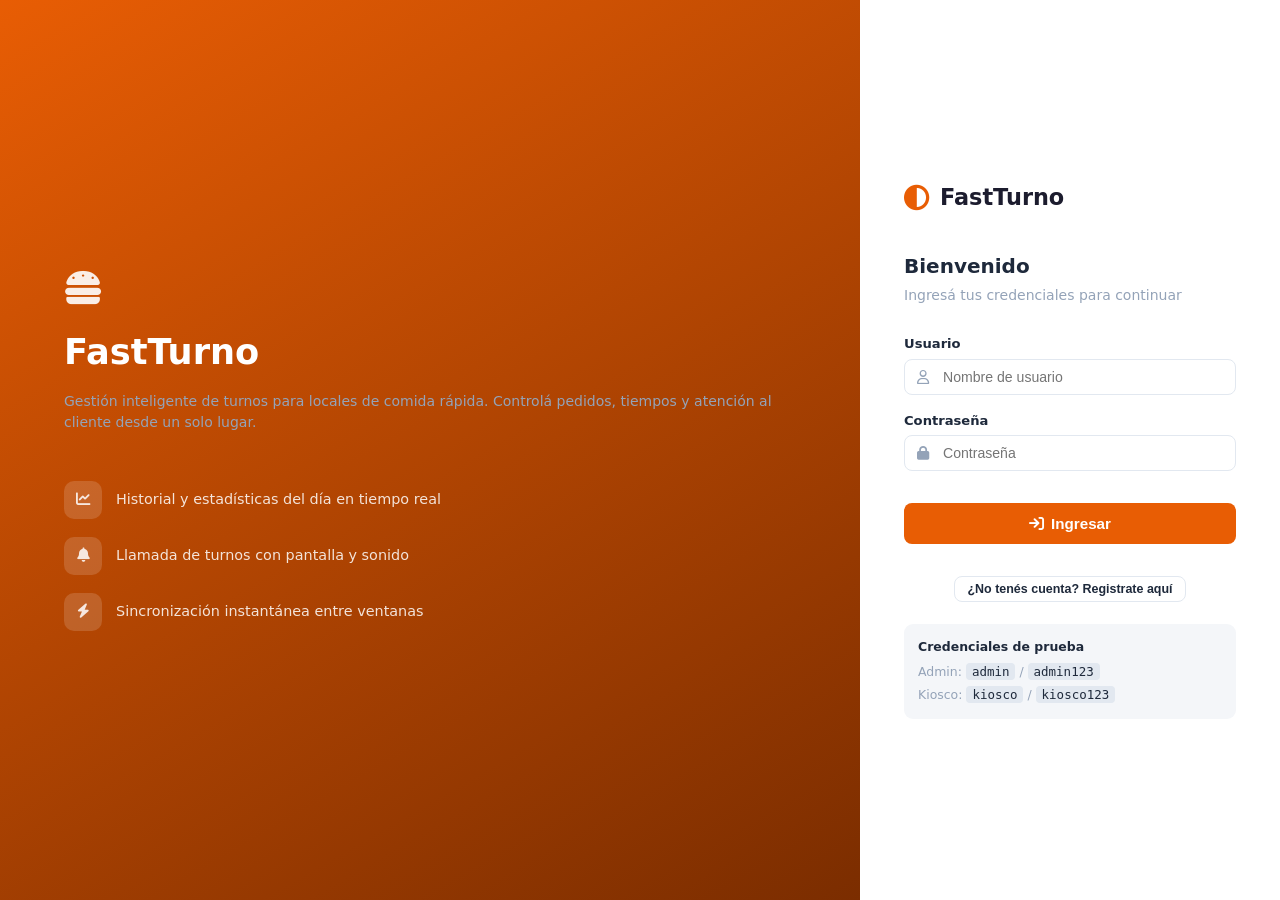
==== commit d1a6ff65: "feat: implementar registro y validacion de usuarios en localStorage con notificaciones de error" ====
--- a/index.html
+++ b/index.html
@@ -1,5 +1,6 @@
 <!DOCTYPE html>
 <html lang="es">
+
 <head>
   <meta charset="UTF-8" />
   <meta name="viewport" content="width=device-width, initial-scale=1.0" />
@@ -7,85 +8,210 @@
   <link rel="stylesheet" href="https://cdnjs.cloudflare.com/ajax/libs/font-awesome/6.5.1/css/all.min.css" />
   <link rel="stylesheet" href="css/styles.css" />
 </head>
+
 <body>
-<div class="login-page">
-
-  <!-- ASIDE IZQUIERDO -->
-  <aside class="login-aside">
-    <div>
-      <i class="fa-solid fa-burger" style="font-size:2.4rem;color:rgba(255,255,255,.9);margin-bottom:18px;display:block"></i>
-      <h1>FastTurno</h1>
-      <p>Gestión inteligente de turnos para locales de comida rápida. Controlá pedidos, tiempos y atención al cliente desde un solo lugar.</p>
-    </div>
-    <div class="login-features">
-      <div class="login-feature">
-        <div class="feat-icon"><i class="fa-solid fa-chart-line"></i></div>
-        Historial y estadísticas del día en tiempo real
-      </div>
-      <div class="login-feature">
-        <div class="feat-icon"><i class="fa-solid fa-bell"></i></div>
-        Llamada de turnos con pantalla y sonido
-      </div>
-      <div class="login-feature">
-        <div class="feat-icon"><i class="fa-solid fa-bolt"></i></div>
-        Sincronización instantánea entre ventanas
-      </div>
-    </div>
-  </aside>
-
-  <!-- PANEL DERECHO -->
-  <div class="login-panel">
-    <div class="login-logo">
-      <i class="fa-solid fa-circle-half-stroke"></i>
-      <span>FastTurno</span>
-    </div>
-    <h2>Bienvenido</h2>
-    <p>Ingresá tus credenciales para continuar</p>
-
-    <form class="login-form" id="form-login">
-      <div class="form-group">
-        <label for="usuario">Usuario</label>
-        <div class="input-wrap">
-          <i class="fa-regular fa-user"></i>
-          <input type="text" id="usuario" class="form-control" placeholder="Nombre de usuario" autocomplete="off" required />
-        </div>
-      </div>
-      <div class="form-group">
-        <label for="password">Contraseña</label>
-        <div class="input-wrap">
-          <i class="fa-solid fa-lock"></i>
-          <input type="password" id="password" class="form-control" placeholder="Contraseña" required />
-        </div>
-      </div>
-      <p class="login-error" id="error-msg"></p>
-      <button type="submit" class="btn btn-primary btn-block btn-lg">
-        <i class="fa-solid fa-arrow-right-to-bracket"></i> Ingresar
-      </button>
-    </form>
-
-    <div class="login-hint">
-      <strong>Credenciales de prueba</strong>
-      <span>Admin: <code>admin</code> / <code>admin123</code></span>
-      <span>Kiosco: <code>kiosco</code> / <code>kiosco123</code></span>
+  <div class="login-page">
+
+    <!-- ASIDE IZQUIERDO -->
+    <aside class="login-aside">
+      <div>
+        <i class="fa-solid fa-burger"
+          style="font-size:2.4rem;color:rgba(255,255,255,.9);margin-bottom:18px;display:block"></i>
+        <h1>FastTurno</h1>
+        <p>Gestión inteligente de turnos para locales de comida rápida. Controlá pedidos, tiempos y atención al cliente
+          desde un solo lugar.</p>
+      </div>
+      <div class="login-features">
+        <div class="login-feature">
+          <div class="feat-icon"><i class="fa-solid fa-chart-line"></i></div>
+          Historial y estadísticas del día en tiempo real
+        </div>
+        <div class="login-feature">
+          <div class="feat-icon"><i class="fa-solid fa-bell"></i></div>
+          Llamada de turnos con pantalla y sonido
+        </div>
+        <div class="login-feature">
+          <div class="feat-icon"><i class="fa-solid fa-bolt"></i></div>
+          Sincronización instantánea entre ventanas
+        </div>
+      </div>
+    </aside>
+
+    <!-- PANEL DERECHO -->
+    <div class="login-panel">
+      <div class="login-logo">
+        <i class="fa-solid fa-circle-half-stroke"></i>
+        <span>FastTurno</span>
+      </div>
+      <h2 id="form-title">Bienvenido</h2>
+      <p id="form-sub">Ingresá tus credenciales para continuar</p>
+
+      <form class="login-form" id="form-login">
+        <!-- CAMPO NOMBRE (Solo visible en Registro) -->
+        <div class="form-group" id="group-nombre" style="display:none;">
+          <label for="nombre">Nombre Completo</label>
+          <div class="input-wrap">
+            <i class="fa-regular fa-id-card"></i>
+            <input type="text" id="nombre" class="form-control" placeholder="Ej: Juan Pérez" autocomplete="off" />
+          </div>
+        </div>
+
+        <div class="form-group">
+          <label for="usuario">Usuario</label>
+          <div class="input-wrap">
+            <i class="fa-regular fa-user"></i>
+            <input type="text" id="usuario" class="form-control" placeholder="Nombre de usuario" autocomplete="off"
+              required />
+          </div>
+        </div>
+
+        <div class="form-group">
+          <label for="password">Contraseña</label>
+          <div class="input-wrap">
+            <i class="fa-solid fa-lock"></i>
+            <input type="password" id="password" class="form-control" placeholder="Contraseña" required />
+          </div>
+        </div>
+
+        <!-- CAJITA DE NOTIFICACIONES / MENSAJES -->
+        <div id="alert-box"
+          style="display:none; padding:10px 14px; border-radius:6px; font-size:.85rem; margin-top:12px; font-weight:500;">
+        </div>
+
+        <button type="submit" class="btn btn-primary btn-block btn-lg" id="btn-submit" style="margin-top:16px;">
+          <i class="fa-solid fa-arrow-right-to-bracket"></i> <span id="btn-text">Ingresar</span>
+        </button>
+
+        <!-- BOTÓN PARA CAMBIAR ENTRE LOGIN Y REGISTRO -->
+        <div style="text-align:center; margin-top:16px;">
+          <button type="button" class="btn btn-ghost btn-sm" id="btn-toggle-mode">
+            ¿No tenés cuenta? Registrate aquí
+          </button>
+        </div>
+      </form>
+
+      <div class="login-hint">
+        <strong>Credenciales de prueba</strong>
+        <span>Admin: <code>admin</code> / <code>admin123</code></span>
+        <span>Kiosco: <code>kiosco</code> / <code>kiosco123</code></span>
+      </div>
     </div>
   </div>
-</div>
-
-<script src="js/store.js"></script>
-<script src="js/auth.js"></script>
-<script>
-  Store.seedInicial();
-  const s = Auth.getSesion();
-  if (s) window.location.href = s.rol === 'admin' ? 'admin.html' : 'kiosco.html';
-
-  document.getElementById('form-login').addEventListener('submit', e => {
-    e.preventDefault();
-    const u = document.getElementById('usuario').value.trim();
-    const p = document.getElementById('password').value.trim();
-    const user = Auth.login(u, p);
-    if (!user) { document.getElementById('error-msg').textContent = 'Usuario o contraseña incorrectos.'; return; }
-    window.location.href = user.rol === 'admin' ? 'admin.html' : 'kiosco.html';
-  });
-</script>
+
+  <script src="js/store.js"></script>
+  <script src="js/auth.js"></script>
+  <script>
+    Store.seedInicial();
+
+    // Si ya hay sesión iniciada, redirige
+    const s = Auth.getSesion();
+    if (s) window.location.href = s.rol === 'admin' ? 'admin.html' : 'kiosco.html';
+
+    // Estado del formulario: 'login' o 'register'
+    let modoActual = 'login';
+
+    const formTitle = document.getElementById('form-title');
+    const formSub = document.getElementById('form-sub');
+    const groupNombre = document.getElementById('group-nombre');
+    const inputNombre = document.getElementById('nombre');
+    const alertBox = document.getElementById('alert-box');
+    const btnText = document.getElementById('btn-text');
+    const btnToggle = document.getElementById('btn-toggle-mode');
+
+    // Función para mostrar mensajes en la cajita
+    function mostrarNotificacion(mensaje, tipo = 'error') {
+      alertBox.style.display = 'block';
+      alertBox.textContent = mensaje;
+
+      if (tipo === 'error') {
+        alertBox.style.backgroundColor = 'rgba(239, 68, 68, 0.15)';
+        alertBox.style.color = '#ef4444';
+        alertBox.style.border = '1px solid rgba(239, 68, 68, 0.3)';
+      } else if (tipo === 'warning') {
+        alertBox.style.backgroundColor = 'rgba(245, 158, 11, 0.15)';
+        alertBox.style.color = '#f59e0b';
+        alertBox.style.border = '1px solid rgba(245, 158, 11, 0.3)';
+      } else {
+        alertBox.style.backgroundColor = 'rgba(16, 185, 129, 0.15)';
+        alertBox.style.color = '#10b981';
+        alertBox.style.border = '1px solid rgba(16, 185, 129, 0.3)';
+      }
+    }
+
+    function ocultarNotificacion() {
+      alertBox.style.display = 'none';
+    }
+
+    // Alternar entre Login y Registro
+    btnToggle.addEventListener('click', () => {
+      ocultarNotificacion();
+      if (modoActual === 'login') {
+        modoActual = 'register';
+        formTitle.textContent = 'Crear cuenta';
+        formSub.textContent = 'Registrate para acceder al kiosco';
+        groupNombre.style.display = 'block';
+        inputNombre.required = true;
+        btnText.textContent = 'Registrarse';
+        btnToggle.textContent = '¿Ya tenés cuenta? Iniciar sesión';
+      } else {
+        modoActual = 'login';
+        formTitle.textContent = 'Bienvenido';
+        formSub.textContent = 'Ingresá tus credenciales para continuar';
+        groupNombre.style.display = 'none';
+        inputNombre.required = false;
+        btnText.textContent = 'Ingresar';
+        btnToggle.textContent = '¿No tenés cuenta? Registrate aquí';
+      }
+    });
+
+    // Procesar Formulario
+    document.getElementById('form-login').addEventListener('submit', e => {
+      e.preventDefault();
+      ocultarNotificacion();
+
+      const u = document.getElementById('usuario').value.trim();
+      const p = document.getElementById('password').value.trim();
+      const nom = inputNombre.value.trim();
+
+      if (modoActual === 'login') {
+        // 1. Verificar si el usuario existe antes de validar credenciales
+        const existe = Store.existeUsuario(u);
+
+        if (!existe) {
+          mostrarNotificacion('Usuario no existente, intente registrarlo.', 'warning');
+          return;
+        }
+
+        // 2. Intentar login
+        const user = Auth.login(u, p);
+        if (!user) {
+          mostrarNotificacion('Contraseña incorrecta. Intente de nuevo.', 'error');
+          return;
+        }
+
+        window.location.href = user.rol === 'admin' ? 'admin.html' : 'kiosco.html';
+
+      } else {
+        // Modo Registro
+        if (!nom) {
+          mostrarNotificacion('Por favor, ingrese su nombre.', 'error');
+          return;
+        }
+
+        const res = Auth.registrar(nom, u, p, 'kiosco');
+
+        if (!res.ok) {
+          mostrarNotificacion(res.msg, 'warning');
+          return;
+        }
+
+        mostrarNotificacion('¡Registro exitoso! Redirigiendo...', 'success');
+        setTimeout(() => {
+          window.location.href = 'kiosco.html';
+        }, 1000);
+      }
+    });
+  </script>
 </body>
-</html>
+
+</html>
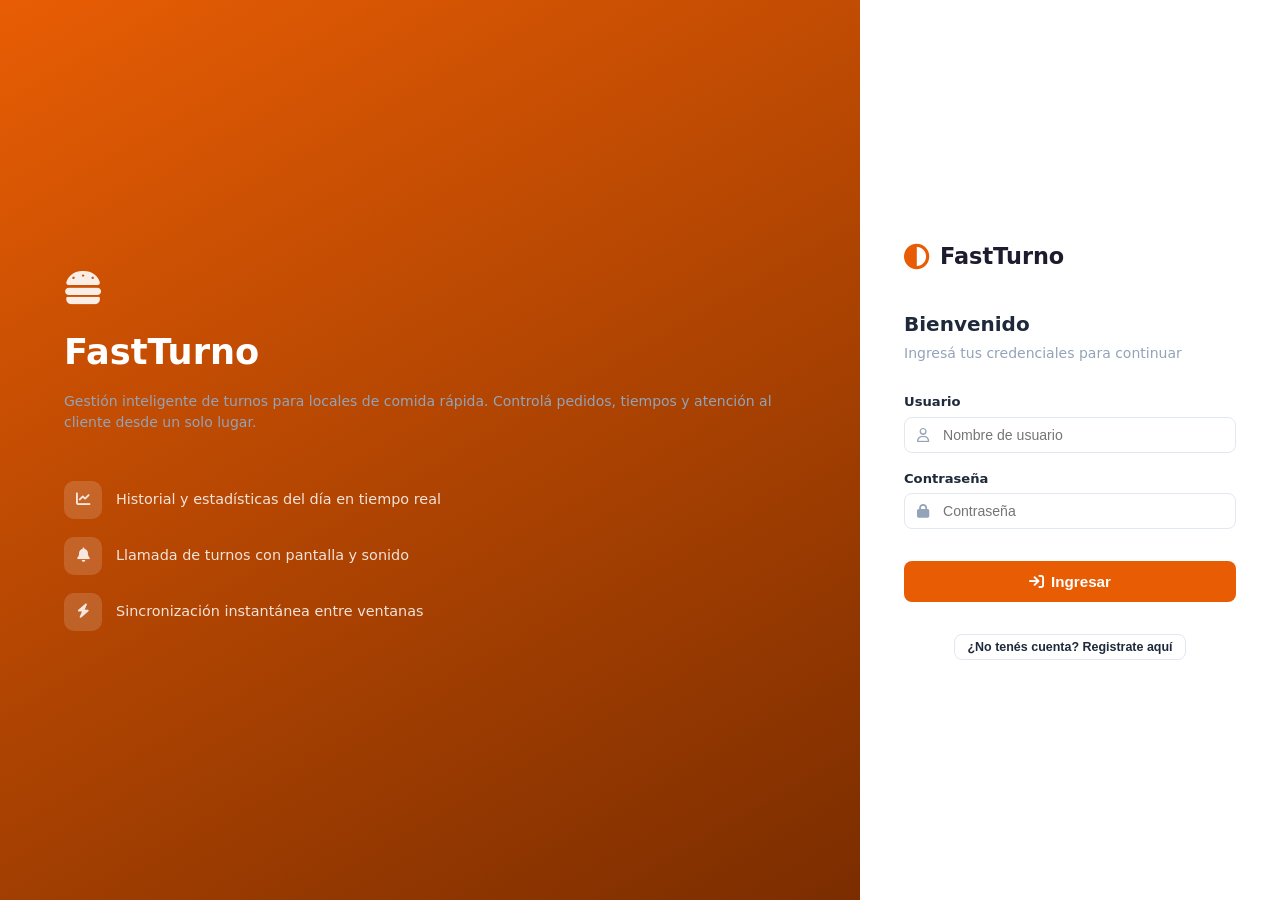
==== commit 638a6ec2: "refactor: eliminar credenciales de prueba publicas y actualizar rol de usuario a cliente" ====
--- a/index.html
+++ b/index.html
@@ -89,12 +89,6 @@
           </button>
         </div>
       </form>
-
-      <div class="login-hint">
-        <strong>Credenciales de prueba</strong>
-        <span>Admin: <code>admin</code> / <code>admin123</code></span>
-        <span>Kiosco: <code>kiosco</code> / <code>kiosco123</code></span>
-      </div>
     </div>
   </div>
 
@@ -103,11 +97,9 @@
   <script>
     Store.seedInicial();
 
-    // Si ya hay sesión iniciada, redirige
     const s = Auth.getSesion();
     if (s) window.location.href = s.rol === 'admin' ? 'admin.html' : 'kiosco.html';
 
-    // Estado del formulario: 'login' o 'register'
     let modoActual = 'login';
 
     const formTitle = document.getElementById('form-title');
@@ -118,7 +110,6 @@
     const btnText = document.getElementById('btn-text');
     const btnToggle = document.getElementById('btn-toggle-mode');
 
-    // Función para mostrar mensajes en la cajita
     function mostrarNotificacion(mensaje, tipo = 'error') {
       alertBox.style.display = 'block';
       alertBox.textContent = mensaje;
@@ -142,13 +133,12 @@
       alertBox.style.display = 'none';
     }
 
-    // Alternar entre Login y Registro
     btnToggle.addEventListener('click', () => {
       ocultarNotificacion();
       if (modoActual === 'login') {
         modoActual = 'register';
         formTitle.textContent = 'Crear cuenta';
-        formSub.textContent = 'Registrate para acceder al kiosco';
+        formSub.textContent = 'Registrate para ingresar al sistema de pedidos';
         groupNombre.style.display = 'block';
         inputNombre.required = true;
         btnText.textContent = 'Registrarse';
@@ -164,7 +154,6 @@
       }
     });
 
-    // Procesar Formulario
     document.getElementById('form-login').addEventListener('submit', e => {
       e.preventDefault();
       ocultarNotificacion();
@@ -174,7 +163,6 @@
       const nom = inputNombre.value.trim();
 
       if (modoActual === 'login') {
-        // 1. Verificar si el usuario existe antes de validar credenciales
         const existe = Store.existeUsuario(u);
 
         if (!existe) {
@@ -182,7 +170,6 @@
           return;
         }
 
-        // 2. Intentar login
         const user = Auth.login(u, p);
         if (!user) {
           mostrarNotificacion('Contraseña incorrecta. Intente de nuevo.', 'error');
@@ -192,13 +179,12 @@
         window.location.href = user.rol === 'admin' ? 'admin.html' : 'kiosco.html';
 
       } else {
-        // Modo Registro
         if (!nom) {
           mostrarNotificacion('Por favor, ingrese su nombre.', 'error');
           return;
         }
 
-        const res = Auth.registrar(nom, u, p, 'kiosco');
+        const res = Auth.registrar(nom, u, p, 'cliente');
 
         if (!res.ok) {
           mostrarNotificacion(res.msg, 'warning');
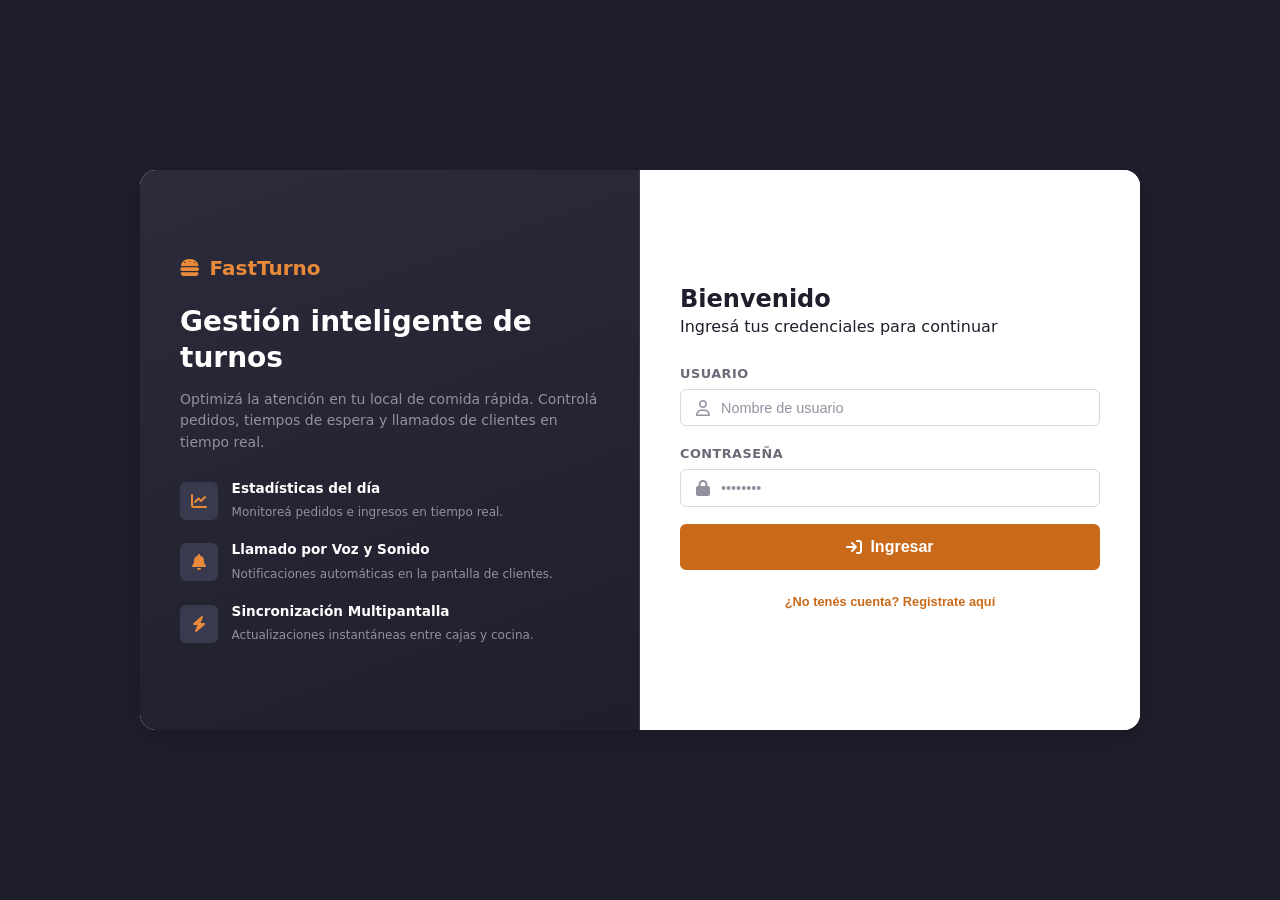
==== commit c6fe973c: "feat: Arreglar estilos del login" ====
--- a/index.html
+++ b/index.html
@@ -4,51 +4,68 @@
 <head>
   <meta charset="UTF-8" />
   <meta name="viewport" content="width=device-width, initial-scale=1.0" />
-  <title>FastTurno — Acceso</title>
+  <title>FastTurno — Iniciar Sesión</title>
+  <link rel="icon" type="image/png" href="assets/img/icon.png" />
   <link rel="stylesheet" href="https://cdnjs.cloudflare.com/ajax/libs/font-awesome/6.5.1/css/all.min.css" />
   <link rel="stylesheet" href="css/styles.css" />
 </head>
 
-<body>
-  <div class="login-page">
-
-    <!-- ASIDE IZQUIERDO -->
+<body class="bg-login">
+  <div class="login-wrapper">
+
+    <!-- PANEL ILUSTRATIVO / INFORMATIVO (IZQUIERDA) -->
     <aside class="login-aside">
-      <div>
-        <i class="fa-solid fa-burger"
-          style="font-size:2.4rem;color:rgba(255,255,255,.9);margin-bottom:18px;display:block"></i>
-        <h1>FastTurno</h1>
-        <p>Gestión inteligente de turnos para locales de comida rápida. Controlá pedidos, tiempos y atención al cliente
-          desde un solo lugar.</p>
-      </div>
-      <div class="login-features">
-        <div class="login-feature">
-          <div class="feat-icon"><i class="fa-solid fa-chart-line"></i></div>
-          Historial y estadísticas del día en tiempo real
-        </div>
-        <div class="login-feature">
-          <div class="feat-icon"><i class="fa-solid fa-bell"></i></div>
-          Llamada de turnos con pantalla y sonido
-        </div>
-        <div class="login-feature">
-          <div class="feat-icon"><i class="fa-solid fa-bolt"></i></div>
-          Sincronización instantánea entre ventanas
+      <div class="aside-content">
+        <div class="brand-badge">
+          <i class="fa-solid fa-burger"></i>
+          <span>FastTurno</span>
+        </div>
+        <h1>Gestión inteligente de turnos</h1>
+        <p>Optimizá la atención en tu local de comida rápida. Controlá pedidos, tiempos de espera y llamados de clientes
+          en tiempo real.</p>
+
+        <div class="login-features">
+          <div class="feature-card">
+            <div class="feat-icon"><i class="fa-solid fa-chart-line"></i></div>
+            <div class="feat-info">
+              <strong>Estadísticas del día</strong>
+              <span>Monitoreá pedidos e ingresos en tiempo real.</span>
+            </div>
+          </div>
+
+          <div class="feature-card">
+            <div class="feat-icon"><i class="fa-solid fa-bell"></i></div>
+            <div class="feat-info">
+              <strong>Llamado por Voz y Sonido</strong>
+              <span>Notificaciones automáticas en la pantalla de clientes.</span>
+            </div>
+          </div>
+
+          <div class="feature-card">
+            <div class="feat-icon"><i class="fa-solid fa-bolt"></i></div>
+            <div class="feat-info">
+              <strong>Sincronización Multipantalla</strong>
+              <span>Actualizaciones instantáneas entre cajas y cocina.</span>
+            </div>
+          </div>
         </div>
       </div>
     </aside>
 
-    <!-- PANEL DERECHO -->
-    <div class="login-panel">
-      <div class="login-logo">
-        <i class="fa-solid fa-circle-half-stroke"></i>
-        <span>FastTurno</span>
+    <!-- FORMULARIO DE ACCESO / REGISTRO (DERECHA) -->
+    <main class="login-panel">
+      <div class="panel-header">
+        <div class="mobile-logo">
+          <i class="fa-solid fa-burger"></i>
+          <span>FastTurno</span>
+        </div>
+        <h2 id="form-title">Bienvenido</h2>
+        <p id="form-sub">Ingresá tus credenciales para continuar</p>
       </div>
-      <h2 id="form-title">Bienvenido</h2>
-      <p id="form-sub">Ingresá tus credenciales para continuar</p>
 
       <form class="login-form" id="form-login">
-        <!-- CAMPO NOMBRE (Solo visible en Registro) -->
-        <div class="form-group" id="group-nombre" style="display:none;">
+        <!-- CAMPO NOMBRE COMPLETO (Solo en modo Registro) -->
+        <div class="form-group" id="group-nombre" style="display: none;">
           <label for="nombre">Nombre Completo</label>
           <div class="input-wrap">
             <i class="fa-regular fa-id-card"></i>
@@ -56,6 +73,7 @@
           </div>
         </div>
 
+        <!-- CAMPO USUARIO -->
         <div class="form-group">
           <label for="usuario">Usuario</label>
           <div class="input-wrap">
@@ -65,31 +83,33 @@
           </div>
         </div>
 
+        <!-- CAMPO CONTRASEÑA -->
         <div class="form-group">
           <label for="password">Contraseña</label>
           <div class="input-wrap">
             <i class="fa-solid fa-lock"></i>
-            <input type="password" id="password" class="form-control" placeholder="Contraseña" required />
-          </div>
-        </div>
-
-        <!-- CAJITA DE NOTIFICACIONES / MENSAJES -->
-        <div id="alert-box"
-          style="display:none; padding:10px 14px; border-radius:6px; font-size:.85rem; margin-top:12px; font-weight:500;">
-        </div>
-
-        <button type="submit" class="btn btn-primary btn-block btn-lg" id="btn-submit" style="margin-top:16px;">
-          <i class="fa-solid fa-arrow-right-to-bracket"></i> <span id="btn-text">Ingresar</span>
+            <input type="password" id="password" class="form-control" placeholder="••••••••" required />
+          </div>
+        </div>
+
+        <!-- NOTIFICACIONES Y ALERTAS -->
+        <div id="alert-box" class="alert-message" style="display: none;"></div>
+
+        <!-- BOTÓN ACCIÓN PRINCIPAL -->
+        <button type="submit" class="btn btn-primary btn-block btn-lg" id="btn-submit">
+          <i class="fa-solid fa-arrow-right-to-bracket"></i>
+          <span id="btn-text">Ingresar</span>
         </button>
 
-        <!-- BOTÓN PARA CAMBIAR ENTRE LOGIN Y REGISTRO -->
-        <div style="text-align:center; margin-top:16px;">
+        <!-- ALTERNAR ENTRE LOGIN Y REGISTRO -->
+        <div class="toggle-mode-wrap">
           <button type="button" class="btn btn-ghost btn-sm" id="btn-toggle-mode">
             ¿No tenés cuenta? Registrate aquí
           </button>
         </div>
       </form>
-    </div>
+    </main>
+
   </div>
 
   <script src="js/store.js"></script>
@@ -97,6 +117,7 @@
   <script>
     Store.seedInicial();
 
+    // Redirección si ya existe una sesión activa
     const s = Auth.getSesion();
     if (s) window.location.href = s.rol === 'admin' ? 'admin.html' : 'kiosco.html';
 
@@ -113,24 +134,12 @@
     function mostrarNotificacion(mensaje, tipo = 'error') {
       alertBox.style.display = 'block';
       alertBox.textContent = mensaje;
-
-      if (tipo === 'error') {
-        alertBox.style.backgroundColor = 'rgba(239, 68, 68, 0.15)';
-        alertBox.style.color = '#ef4444';
-        alertBox.style.border = '1px solid rgba(239, 68, 68, 0.3)';
-      } else if (tipo === 'warning') {
-        alertBox.style.backgroundColor = 'rgba(245, 158, 11, 0.15)';
-        alertBox.style.color = '#f59e0b';
-        alertBox.style.border = '1px solid rgba(245, 158, 11, 0.3)';
-      } else {
-        alertBox.style.backgroundColor = 'rgba(16, 185, 129, 0.15)';
-        alertBox.style.color = '#10b981';
-        alertBox.style.border = '1px solid rgba(16, 185, 129, 0.3)';
-      }
+      alertBox.className = `alert-message alert-${tipo}`;
     }
 
     function ocultarNotificacion() {
       alertBox.style.display = 'none';
+      alertBox.className = 'alert-message';
     }
 
     btnToggle.addEventListener('click', () => {
--- a/css/styles.css
+++ b/css/styles.css
@@ -1,353 +1,2430 @@
-/* ─── RESET & TOKENS ────────────────────────────────── */
-*, *::before, *::after { margin: 0; padding: 0; box-sizing: border-box; }
-
+/* =========================================================
+   FastTurno — Hoja de estilos principal
+   Tema: Fast Food sobrio y elegante
+   ========================================================= */
+
+/* ---------- Variables de diseño ---------- */
 :root {
-  --primary:      #E85D04;
-  --primary-h:    #C94E02;
-  --dark:         #1C1C2E;
-  --sidebar-bg:   #14142B;
-  --sidebar-w:    230px;
-  --success:      #2ECC71;
-  --warning:      #F39C12;
-  --danger:       #E74C3C;
-  --info:         #3498DB;
-  --bg:           #F4F6F9;
-  --surface:      #FFFFFF;
-  --border:       #E2E8F0;
-  --text:         #1E293B;
-  --muted:        #94A3B8;
-  --radius:       10px;
-  --shadow:       0 1px 8px rgba(0,0,0,.08);
-  --shadow-md:    0 4px 20px rgba(0,0,0,.12);
-}
-
-body { font-family: 'Inter', 'Segoe UI', system-ui, sans-serif; background: var(--bg); color: var(--text); min-height: 100vh; font-size: 14px; line-height: 1.5; }
-
-h1 { font-size: 1.75rem; font-weight: 700; }
-h2 { font-size: 1.25rem; font-weight: 700; }
-h3 { font-size: 1.05rem; font-weight: 600; }
-p  { color: var(--muted); }
-
-/* ─── BOTONES ───────────────────────────────────────── */
+  --amber: #C96A1A;
+  --amber-dark: #A3530F;
+  --amber-light: #E88A3A;
+  --amber-bg: #FFF4E8;
+  --charcoal: #1E1E2C;
+  --charcoal-2: #2B2B3B;
+  --charcoal-3: #3A3A4E;
+  --surface: #FFFFFF;
+  --surface-alt: #F4F0EA;
+  --bg: #F8F6F2;
+  --border: #DDD8D0;
+  --text: #1E1E2C;
+  --text-muted: #6B6878;
+  --text-light: #9490A0;
+  --success: #2E7D32;
+  --success-bg: #EAF4EB;
+  --warning: #B45309;
+  --warning-bg: #FEF6E4;
+  --danger: #B91C1C;
+  --danger-bg: #FEE8E8;
+  --info: #1565C0;
+  --info-bg: #E8F0FE;
+  --radius-sm: 6px;
+  --radius: 10px;
+  --radius-lg: 16px;
+  --shadow-sm: 0 1px 3px rgba(0, 0, 0, .08);
+  --shadow: 0 4px 12px rgba(0, 0, 0, .10);
+  --shadow-lg: 0 8px 24px rgba(0, 0, 0, .14);
+  --transition: 180ms ease;
+  --sidebar-w: 240px;
+  --topbar-h: 56px;
+}
+
+/* ---------- Reset & base ---------- */
+*,
+*::before,
+*::after {
+  box-sizing: border-box;
+  margin: 0;
+  padding: 0;
+}
+
+html {
+  font-size: 16px;
+  scroll-behavior: smooth;
+}
+
+body {
+  font-family: 'Segoe UI', system-ui, -apple-system, sans-serif;
+  background: var(--bg);
+  color: var(--text);
+  line-height: 1.55;
+  min-height: 100vh;
+}
+
+img {
+  max-width: 100%;
+  display: block;
+}
+
+a {
+  color: var(--amber);
+  text-decoration: none;
+}
+
+a:hover {
+  text-decoration: underline;
+}
+
+h1,
+h2,
+h3,
+h4,
+h5,
+h6 {
+  line-height: 1.3;
+  font-weight: 600;
+}
+
+/* ---------- Utilidades ---------- */
+.sr-only {
+  position: absolute;
+  width: 1px;
+  height: 1px;
+  padding: 0;
+  margin: -1px;
+  overflow: hidden;
+  clip: rect(0, 0, 0, 0);
+  white-space: nowrap;
+  border: 0;
+}
+
+.text-muted {
+  color: var(--text-muted);
+}
+
+.text-center {
+  text-align: center;
+}
+
+.d-flex {
+  display: flex;
+}
+
+.align-center {
+  align-items: center;
+}
+
+.gap-1 {
+  gap: .5rem;
+}
+
+.gap-2 {
+  gap: 1rem;
+}
+
+.flex-1 {
+  flex: 1;
+}
+
+.mt-1 {
+  margin-top: .5rem;
+}
+
+.mt-2 {
+  margin-top: 1rem;
+}
+
+.mb-1 {
+  margin-bottom: .5rem;
+}
+
+.mb-2 {
+  margin-bottom: 1rem;
+}
+
+.w-100 {
+  width: 100%;
+}
+
+.hidden {
+  display: none !important;
+}
+
+/* =========================================================
+   BOTONES
+   ========================================================= */
 .btn {
-  display: inline-flex; align-items: center; gap: 7px;
-  padding: 8px 16px; border: none; border-radius: 8px;
-  font-size: .85rem; font-weight: 600; cursor: pointer;
-  transition: opacity .15s, transform .15s; white-space: nowrap; text-decoration: none;
-}
-.btn:hover  { opacity: .88; transform: translateY(-1px); }
-.btn:active { transform: none; }
-.btn-primary { background: var(--primary); color: #fff; }
-.btn-success { background: var(--success); color: #fff; }
-.btn-danger  { background: var(--danger);  color: #fff; }
-.btn-warning { background: var(--warning); color: #fff; }
-.btn-info    { background: var(--info);    color: #fff; }
-.btn-dark    { background: var(--dark);    color: #fff; }
-.btn-ghost   { background: transparent; border: 1.5px solid var(--border); color: var(--text); }
-.btn-ghost:hover { border-color: var(--primary); color: var(--primary); opacity: 1; }
-.btn-sm      { padding: 5px 12px; font-size: .78rem; }
-.btn-lg      { padding: 12px 24px; font-size: .95rem; }
-.btn-block   { width: 100%; justify-content: center; }
-.btn-icon    { width: 32px; height: 32px; padding: 0; justify-content: center; }
-
-/* ─── BADGES ────────────────────────────────────────── */
-.badge { display: inline-flex; align-items: center; gap: 4px; padding: 3px 9px; border-radius: 20px; font-size: .72rem; font-weight: 700; }
-.badge-success { background: #D1FAE5; color: #065F46; }
-.badge-warning { background: #FEF3C7; color: #92400E; }
-.badge-danger  { background: #FEE2E2; color: #991B1B; }
-.badge-info    { background: #DBEAFE; color: #1E40AF; }
-.badge-neutral { background: var(--border); color: var(--muted); }
-
-/* ─── CARD & FORM ───────────────────────────────────── */
-.card { background: var(--surface); border-radius: var(--radius); box-shadow: var(--shadow); }
-.form-group { display: flex; flex-direction: column; gap: 5px; }
-.form-group label { font-size: .82rem; font-weight: 600; color: var(--text); }
+  display: inline-flex;
+  align-items: center;
+  gap: .5rem;
+  padding: .55rem 1.2rem;
+  font-size: .875rem;
+  font-weight: 600;
+  border: 2px solid transparent;
+  border-radius: var(--radius-sm);
+  cursor: pointer;
+  transition: background var(--transition), border-color var(--transition),
+    color var(--transition), box-shadow var(--transition);
+  white-space: nowrap;
+  user-select: none;
+}
+
+.btn:disabled {
+  opacity: .5;
+  cursor: not-allowed;
+}
+
+.btn-primary {
+  background: var(--amber);
+  color: #fff;
+  border-color: var(--amber);
+}
+
+.btn-primary:hover:not(:disabled) {
+  background: var(--amber-dark);
+  border-color: var(--amber-dark);
+}
+
+.btn-secondary {
+  background: var(--surface);
+  color: var(--text);
+  border-color: var(--border);
+}
+
+.btn-secondary:hover:not(:disabled) {
+  background: var(--surface-alt);
+}
+
+.btn-ghost {
+  background: transparent;
+  color: var(--amber);
+  border-color: transparent;
+}
+
+.btn-ghost:hover:not(:disabled) {
+  background: var(--amber-bg);
+}
+
+.btn-danger {
+  background: var(--danger);
+  color: #fff;
+  border-color: var(--danger);
+}
+
+.btn-danger:hover:not(:disabled) {
+  background: #991414;
+}
+
+.btn-success {
+  background: var(--success);
+  color: #fff;
+  border-color: var(--success);
+}
+
+.btn-success:hover:not(:disabled) {
+  background: #215922;
+}
+
+.btn-sm {
+  padding: .35rem .9rem;
+  font-size: .8rem;
+}
+
+.btn-lg {
+  padding: .75rem 1.6rem;
+  font-size: 1rem;
+}
+
+.btn-block {
+  display: flex;
+  width: 100%;
+  justify-content: center;
+}
+
+/* =========================================================
+   TARJETAS (cards)
+   ========================================================= */
+.card {
+  background: var(--surface);
+  border: 1px solid var(--border);
+  border-radius: var(--radius);
+  box-shadow: var(--shadow-sm);
+  overflow: hidden;
+}
+
+.card-header {
+  padding: 1rem 1.25rem;
+  border-bottom: 1px solid var(--border);
+  display: flex;
+  align-items: center;
+  justify-content: space-between;
+  gap: 1rem;
+  background: var(--surface);
+}
+
+.card-header h2,
+.card-header h3 {
+  font-size: 1rem;
+  font-weight: 600;
+  display: flex;
+  align-items: center;
+  gap: .5rem;
+}
+
+.card-header h2 i,
+.card-header h3 i {
+  color: var(--amber);
+}
+
+.card-body {
+  padding: 1.25rem;
+}
+
+/* =========================================================
+   FORMULARIOS
+   ========================================================= */
+.form-group {
+  margin-bottom: 1.1rem;
+}
+
+.form-group label {
+  display: block;
+  font-size: .8rem;
+  font-weight: 600;
+  margin-bottom: .35rem;
+  color: var(--text-muted);
+  text-transform: uppercase;
+  letter-spacing: .04em;
+}
+
 .form-control {
-  width: 100%; padding: 9px 13px; border: 1.5px solid var(--border);
-  border-radius: 8px; font-size: .88rem; color: var(--text); background: var(--surface); transition: border-color .2s;
-}
-.form-control:focus { outline: none; border-color: var(--primary); }
-.form-grid-2 { display: grid; grid-template-columns: 1fr 1fr; gap: 14px; }
-.form-grid-3 { display: grid; grid-template-columns: 1fr 1fr 1fr; gap: 14px; }
-
-/* ─── TABLA ─────────────────────────────────────────── */
-.table-wrap { background: var(--surface); border-radius: var(--radius); box-shadow: var(--shadow); overflow: hidden; }
-table { width: 100%; border-collapse: collapse; }
-thead th { background: var(--dark); color: #fff; padding: 11px 16px; text-align: left; font-size: .78rem; font-weight: 600; letter-spacing: .5px; text-transform: uppercase; white-space: nowrap; }
-tbody tr { border-bottom: 1px solid var(--border); transition: background .1s; }
-tbody tr:last-child { border-bottom: none; }
-tbody tr:hover { background: #F8FAFC; }
-tbody td { padding: 11px 16px; font-size: .88rem; vertical-align: middle; }
-.td-actions { display: flex; gap: 6px; }
-
-/* ─── MODAL ─────────────────────────────────────────── */
+  width: 100%;
+  padding: .6rem .9rem;
+  border: 1.5px solid var(--border);
+  border-radius: var(--radius-sm);
+  font-size: .9rem;
+  background: var(--surface);
+  color: var(--text);
+  transition: border-color var(--transition), box-shadow var(--transition);
+}
+
+.form-control:focus {
+  outline: none;
+  border-color: var(--amber);
+  box-shadow: 0 0 0 3px rgba(201, 106, 26, .15);
+}
+
+.form-control::placeholder {
+  color: var(--text-light);
+}
+
+select.form-control {
+  appearance: none;
+  cursor: pointer;
+}
+
+textarea.form-control {
+  resize: vertical;
+  min-height: 80px;
+}
+
+.form-hint {
+  font-size: .78rem;
+  color: var(--text-muted);
+  margin-top: .3rem;
+}
+
+/* =========================================================
+   ALERTAS / MENSAJES DE AYUDA
+   ========================================================= */
+.alert {
+  padding: .8rem 1rem;
+  border-radius: var(--radius-sm);
+  font-size: .875rem;
+  display: flex;
+  align-items: flex-start;
+  gap: .6rem;
+  border: 1px solid transparent;
+}
+
+.alert i {
+  margin-top: .1rem;
+  flex-shrink: 0;
+}
+
+.alert-info {
+  background: var(--info-bg);
+  color: var(--info);
+  border-color: #c0d6f7;
+}
+
+.alert-success {
+  background: var(--success-bg);
+  color: var(--success);
+  border-color: #b7dbb9;
+}
+
+.alert-warning {
+  background: var(--warning-bg);
+  color: var(--warning);
+  border-color: #f5d898;
+}
+
+.alert-danger {
+  background: var(--danger-bg);
+  color: var(--danger);
+  border-color: #f5bbbb;
+}
+
+/* =========================================================
+   BADGES / ETIQUETAS
+   ========================================================= */
+.badge {
+  display: inline-flex;
+  align-items: center;
+  gap: .3rem;
+  padding: .2rem .65rem;
+  font-size: .72rem;
+  font-weight: 700;
+  border-radius: 20px;
+  text-transform: uppercase;
+  letter-spacing: .04em;
+}
+
+.badge-pending {
+  background: var(--warning-bg);
+  color: var(--warning);
+}
+
+.badge-prep {
+  background: var(--info-bg);
+  color: var(--info);
+}
+
+.badge-ready {
+  background: var(--success-bg);
+  color: var(--success);
+}
+
+.badge-cancelled {
+  background: var(--danger-bg);
+  color: var(--danger);
+}
+
+.badge-amber {
+  background: var(--amber-bg);
+  color: var(--amber-dark);
+}
+
+.badge-dark {
+  background: var(--charcoal);
+  color: #fff;
+}
+
+/* =========================================================
+   TABLAS
+   ========================================================= */
+.table-wrapper {
+  overflow-x: auto;
+  border-radius: var(--radius);
+  border: 1px solid var(--border);
+  background: var(--surface);
+}
+
+table {
+  width: 100%;
+  border-collapse: collapse;
+  font-size: .875rem;
+}
+
+thead th {
+  padding: .7rem 1rem;
+  text-align: left;
+  background: var(--surface-alt);
+  color: var(--text-muted);
+  font-size: .75rem;
+  font-weight: 700;
+  text-transform: uppercase;
+  letter-spacing: .05em;
+  white-space: nowrap;
+}
+
+tbody tr {
+  border-top: 1px solid var(--border);
+  transition: background var(--transition);
+}
+
+tbody tr:hover {
+  background: var(--surface-alt);
+}
+
+tbody td {
+  padding: .7rem 1rem;
+  vertical-align: middle;
+}
+
+/* Responsive — tabla a tarjetas en mobile */
+@media (max-width: 640px) {
+  .table-wrapper {
+    border: none;
+    background: transparent;
+  }
+
+  table,
+  thead,
+  tbody,
+  tr,
+  th,
+  td {
+    display: block;
+  }
+
+  thead {
+    display: none;
+  }
+
+  tbody tr {
+    background: var(--surface);
+    border: 1px solid var(--border);
+    border-radius: var(--radius);
+    margin-bottom: .75rem;
+    padding: .75rem;
+    box-shadow: var(--shadow-sm);
+  }
+
+  tbody td {
+    padding: .35rem .5rem;
+    display: flex;
+    align-items: flex-start;
+    gap: .5rem;
+    font-size: .875rem;
+  }
+
+  tbody td::before {
+    content: attr(data-label);
+    font-weight: 700;
+    color: var(--text-muted);
+    font-size: .72rem;
+    text-transform: uppercase;
+    letter-spacing: .04em;
+    min-width: 90px;
+    flex-shrink: 0;
+    margin-top: .1rem;
+  }
+
+  tbody td:last-child {
+    margin-top: .35rem;
+    padding-top: .5rem;
+    border-top: 1px solid var(--border);
+  }
+}
+
+/* =========================================================
+   MODAL
+   ========================================================= */
 .modal-overlay {
-  position: fixed; inset: 0; background: rgba(15,15,30,.6); backdrop-filter: blur(3px);
-  display: flex; align-items: center; justify-content: center; z-index: 1000;
-  opacity: 0; pointer-events: none; transition: opacity .2s;
-}
-.modal-overlay.open { opacity: 1; pointer-events: all; }
+  position: fixed;
+  inset: 0;
+  background: rgba(0, 0, 0, .55);
+  display: flex;
+  align-items: center;
+  justify-content: center;
+  z-index: 1000;
+  padding: 1rem;
+  opacity: 0;
+  visibility: hidden;
+  transition: opacity var(--transition), visibility var(--transition);
+}
+
+.modal-overlay.active {
+  opacity: 1;
+  visibility: visible;
+}
+
 .modal {
-  background: var(--surface); border-radius: 14px; padding: 26px;
-  width: 92%; max-width: 500px; box-shadow: var(--shadow-md);
-  transform: translateY(10px) scale(.98); transition: transform .2s;
-  display: flex; flex-direction: column; gap: 18px;
-}
-.modal-overlay.open .modal { transform: none; }
-.modal-header { display: flex; justify-content: space-between; align-items: center; }
-.modal-body   { display: flex; flex-direction: column; gap: 14px; }
-.modal-footer { display: flex; gap: 10px; justify-content: flex-end; padding-top: 6px; border-top: 1px solid var(--border); }
-
-/* ─── TOAST ─────────────────────────────────────────── */
-#toast-container { position: fixed; bottom: 20px; right: 20px; z-index: 9999; display: flex; flex-direction: column; gap: 8px; pointer-events: none; }
+  background: var(--surface);
+  border-radius: var(--radius-lg);
+  box-shadow: var(--shadow-lg);
+  max-width: 480px;
+  width: 100%;
+  transform: translateY(16px) scale(.97);
+  transition: transform var(--transition);
+  overflow: hidden;
+}
+
+.modal-overlay.active .modal {
+  transform: none;
+}
+
+.modal-header {
+  padding: 1.1rem 1.4rem;
+  border-bottom: 1px solid var(--border);
+  display: flex;
+  align-items: center;
+  gap: .65rem;
+}
+
+.modal-header h3 {
+  font-size: 1.05rem;
+}
+
+.modal-header i {
+  color: var(--amber);
+  font-size: 1.2rem;
+}
+
+.modal-body {
+  padding: 1.25rem 1.4rem;
+}
+
+.modal-footer {
+  padding: 1rem 1.4rem;
+  border-top: 1px solid var(--border);
+  display: flex;
+  justify-content: flex-end;
+  gap: .6rem;
+}
+
+/* =========================================================
+   LOGIN PAGE
+   ========================================================= */
+.login-page {
+  min-height: 100vh;
+  display: grid;
+  grid-template-columns: 1fr 1fr;
+  background: var(--charcoal);
+}
+
+.login-hero {
+  background: linear-gradient(160deg, var(--charcoal-2) 0%, var(--charcoal) 100%);
+  display: flex;
+  flex-direction: column;
+  align-items: center;
+  justify-content: center;
+  padding: 3rem;
+  gap: 1.5rem;
+  border-right: 1px solid var(--charcoal-3);
+}
+
+.login-hero-logo {
+  width: 80px;
+  height: 80px;
+  background: var(--amber);
+  border-radius: 50%;
+  display: flex;
+  align-items: center;
+  justify-content: center;
+  font-size: 2rem;
+  color: #fff;
+}
+
+.login-hero h1 {
+  font-size: 1.9rem;
+  color: #fff;
+  text-align: center;
+}
+
+.login-hero p {
+  color: var(--text-light);
+  text-align: center;
+  font-size: .95rem;
+}
+
+.login-hero-features {
+  list-style: none;
+  display: flex;
+  flex-direction: column;
+  gap: .6rem;
+  width: 100%;
+  max-width: 260px;
+}
+
+.login-hero-features li {
+  display: flex;
+  align-items: center;
+  gap: .7rem;
+  color: #ccc;
+  font-size: .875rem;
+}
+
+.login-hero-features li i {
+  color: var(--amber-light);
+  width: 16px;
+  text-align: center;
+}
+
+.login-form-side {
+  display: flex;
+  align-items: center;
+  justify-content: center;
+  background: var(--bg);
+  padding: 2.5rem;
+}
+
+.login-box {
+  width: 100%;
+  max-width: 380px;
+}
+
+.login-box h2 {
+  font-size: 1.4rem;
+  margin-bottom: .25rem;
+}
+
+.login-box .subtitle {
+  color: var(--text-muted);
+  font-size: .875rem;
+  margin-bottom: 1.75rem;
+}
+
+.login-box .form-group label {
+  color: var(--text-muted);
+}
+
+.login-link-row {
+  display: flex;
+  justify-content: space-between;
+  align-items: center;
+  margin-top: 1rem;
+  font-size: .8rem;
+  color: var(--text-muted);
+}
+
+.login-error {
+  margin-top: .8rem;
+  padding: .65rem 1rem;
+  background: var(--danger-bg);
+  color: var(--danger);
+  border-radius: var(--radius-sm);
+  font-size: .85rem;
+  display: flex;
+  align-items: center;
+  gap: .5rem;
+}
+
+@media (max-width: 700px) {
+  .login-page {
+    grid-template-columns: 1fr;
+  }
+
+  .login-hero {
+    display: none;
+  }
+
+  .login-form-side {
+    padding: 1.5rem 1.25rem;
+    min-height: 100vh;
+  }
+}
+
+/* =========================================================
+   LAYOUT ADMIN — sidebar + main
+   ========================================================= */
+.app-layout {
+  display: flex;
+  min-height: 100vh;
+}
+
+/* --- Sidebar --- */
+.sidebar {
+  width: var(--sidebar-w);
+  background: var(--charcoal);
+  color: #fff;
+  display: flex;
+  flex-direction: column;
+  position: fixed;
+  top: 0;
+  left: 0;
+  bottom: 0;
+  z-index: 200;
+  transition: transform var(--transition);
+}
+
+.sidebar-brand {
+  padding: 1.1rem 1.25rem;
+  border-bottom: 1px solid var(--charcoal-3);
+  display: flex;
+  align-items: center;
+  gap: .75rem;
+}
+
+.sidebar-brand .brand-icon {
+  width: 36px;
+  height: 36px;
+  background: var(--amber);
+  border-radius: 8px;
+  display: flex;
+  align-items: center;
+  justify-content: center;
+  font-size: 1rem;
+  color: #fff;
+}
+
+.sidebar-brand .brand-name {
+  font-size: .95rem;
+  font-weight: 700;
+  color: #fff;
+}
+
+.sidebar-brand .brand-role {
+  font-size: .72rem;
+  color: var(--text-light);
+}
+
+.sidebar-nav {
+  flex: 1;
+  padding: .75rem 0;
+  overflow-y: auto;
+}
+
+.sidebar-nav ul {
+  list-style: none;
+}
+
+.sidebar-nav li {}
+
+.sidebar-nav .nav-section {
+  padding: .5rem 1.25rem .25rem;
+  font-size: .68rem;
+  font-weight: 700;
+  color: var(--charcoal-3);
+  text-transform: uppercase;
+  letter-spacing: .08em;
+}
+
+.sidebar-nav a {
+  display: flex;
+  align-items: center;
+  gap: .75rem;
+  padding: .65rem 1.25rem;
+  color: #b8b5c8;
+  font-size: .875rem;
+  transition: background var(--transition), color var(--transition);
+  border-left: 3px solid transparent;
+}
+
+.sidebar-nav a i {
+  width: 18px;
+  text-align: center;
+  font-size: 1rem;
+}
+
+.sidebar-nav a:hover {
+  background: var(--charcoal-2);
+  color: #fff;
+  text-decoration: none;
+}
+
+.sidebar-nav a.active {
+  background: var(--charcoal-2);
+  color: var(--amber-light);
+  border-left-color: var(--amber);
+}
+
+.sidebar-footer {
+  padding: .85rem 1.25rem;
+  border-top: 1px solid var(--charcoal-3);
+  font-size: .8rem;
+  color: var(--text-light);
+  display: flex;
+  flex-direction: column;
+  gap: .4rem;
+}
+
+.sidebar-footer .logout-btn {
+  display: flex;
+  align-items: center;
+  gap: .5rem;
+  background: none;
+  border: none;
+  cursor: pointer;
+  color: var(--text-light);
+  font-size: .8rem;
+  padding: .3rem 0;
+  transition: color var(--transition);
+}
+
+.sidebar-footer .logout-btn:hover {
+  color: var(--danger);
+}
+
+/* Overlay para mobile */
+.sidebar-overlay {
+  display: none;
+  position: fixed;
+  inset: 0;
+  background: rgba(0, 0, 0, .5);
+  z-index: 190;
+}
+
+.sidebar-overlay.active {
+  display: block;
+}
+
+/* --- Topbar --- */
+.topbar {
+  height: var(--topbar-h);
+  background: var(--surface);
+  border-bottom: 1px solid var(--border);
+  display: flex;
+  align-items: center;
+  padding: 0 1.25rem;
+  gap: 1rem;
+  position: sticky;
+  top: 0;
+  z-index: 100;
+}
+
+.topbar .hamburger {
+  display: none;
+  background: none;
+  border: none;
+  font-size: 1.2rem;
+  color: var(--text);
+  cursor: pointer;
+  padding: .35rem;
+  border-radius: var(--radius-sm);
+}
+
+.topbar .hamburger:hover {
+  background: var(--surface-alt);
+}
+
+.topbar-title {
+  flex: 1;
+  font-size: 1rem;
+  font-weight: 600;
+  color: var(--text);
+  display: flex;
+  align-items: center;
+  gap: .5rem;
+}
+
+.topbar-title i {
+  color: var(--amber);
+}
+
+.topbar-nav {
+  display: flex;
+  align-items: center;
+  gap: .5rem;
+  margin-left: auto;
+  /* empuja al centro/derecha en desktop */
+}
+
+/* Cuando el nav es hermano anterior al bloque de usuario, no necesita auto-margin;
+   el bloque de usuario toma el auto-margin para pegarse a la derecha */
+.topbar-nav.admin-topbar-arrows {
+  margin-left: 0;
+}
+
+.topbar-nav .nav-step-info {
+  font-size: .8rem;
+  color: var(--text-muted);
+  padding: 0 .5rem;
+}
+
+/* --- Main content --- */
+.main-content {
+  margin-left: var(--sidebar-w);
+  flex: 1;
+  display: flex;
+  flex-direction: column;
+  min-height: 100vh;
+}
+
+.main-content .page-content {
+  flex: 1;
+  padding: 1.5rem;
+}
+
+/* Panels (secciones del admin) */
+.admin-panel {
+  display: none;
+}
+
+.admin-panel.active {
+  display: block;
+}
+
+/* --- Topbar: usuario a la derecha --- */
+.topbar-user-info {
+  display: flex;
+  align-items: center;
+  gap: .45rem;
+  margin-left: auto;
+  font-size: .82rem;
+  color: var(--text-muted);
+  white-space: nowrap;
+}
+
+.topbar-logout-btn {
+  background: none;
+  border: none;
+  cursor: pointer;
+  color: var(--text-muted);
+  font-size: .95rem;
+  padding: .3rem .4rem;
+  border-radius: var(--radius-sm);
+  transition: color var(--transition), background var(--transition);
+  display: flex;
+  align-items: center;
+}
+
+.topbar-logout-btn:hover {
+  color: var(--danger);
+  background: var(--danger-bg);
+}
+
+/* --- Bottom nav admin (mobile) --- */
+.admin-bottom-nav {
+  display: none;
+  position: fixed;
+  bottom: 0;
+  left: 0;
+  right: 0;
+  background: var(--charcoal);
+  border-top: 1px solid var(--charcoal-3);
+  z-index: 200;
+  height: 60px;
+  align-items: stretch;
+}
+
+.admin-bottom-nav .bnav-btn {
+  flex: 1;
+  display: flex;
+  flex-direction: column;
+  align-items: center;
+  justify-content: center;
+  background: none;
+  border: none;
+  cursor: pointer;
+  color: #9490A0;
+  font-size: .62rem;
+  font-weight: 600;
+  gap: 3px;
+  transition: color var(--transition), background var(--transition);
+  border-right: 1px solid var(--charcoal-3);
+}
+
+.admin-bottom-nav .bnav-btn:last-child {
+  border-right: none;
+}
+
+.admin-bottom-nav .bnav-btn i {
+  font-size: 1.15rem;
+}
+
+.admin-bottom-nav .bnav-btn.active {
+  color: var(--amber-light);
+  background: var(--charcoal-2);
+}
+
+/* Responsive admin */
+@media (max-width: 840px) {
+  .sidebar {
+    transform: translateX(calc(-1 * var(--sidebar-w)));
+  }
+
+  .sidebar.open {
+    transform: translateX(0);
+    box-shadow: var(--shadow-lg);
+  }
+
+  .main-content {
+    margin-left: 0;
+  }
+
+  /* Hamburger oculto en mobile: el bottom nav reemplaza la navegación */
+  .topbar .hamburger {
+    display: none;
+  }
+
+  /* Flechas prev/next ocultas en mobile (el bottom nav las reemplaza) */
+  .admin-topbar-arrows {
+    display: none;
+  }
+
+  /* Bottom nav visible */
+  .admin-bottom-nav {
+    display: flex;
+  }
+
+  /* Espacio para el bottom nav */
+  .main-content .page-content {
+    padding-bottom: 72px;
+  }
+}
+
+/* =========================================================
+   KIOSCO — step bar desktop
+   ========================================================= */
+.kiosco-layout {
+  display: flex;
+  flex-direction: column;
+  min-height: 100vh;
+}
+
+.kiosco-topbar {
+  background: var(--charcoal);
+  color: #fff;
+  display: flex;
+  align-items: center;
+  padding: 0 1.25rem;
+  height: var(--topbar-h);
+  gap: 1rem;
+  position: sticky;
+  top: 0;
+  z-index: 100;
+}
+
+.kiosco-topbar .brand {
+  display: flex;
+  align-items: center;
+  gap: .6rem;
+  font-weight: 700;
+  font-size: 1rem;
+}
+
+.kiosco-topbar .brand i {
+  color: var(--amber-light);
+}
+
+.kiosco-topbar .step-bar {
+  flex: 1;
+  display: flex;
+  align-items: center;
+  justify-content: center;
+  gap: 0;
+  list-style: none;
+}
+
+.kiosco-topbar .step-bar li {
+  display: flex;
+  align-items: center;
+}
+
+.kiosco-topbar .step-bar .step-btn {
+  background: none;
+  border: none;
+  cursor: pointer;
+  display: flex;
+  align-items: center;
+  gap: .45rem;
+  padding: .5rem .9rem;
+  border-radius: 20px;
+  font-size: .8rem;
+  font-weight: 600;
+  color: #9490A0;
+  transition: background var(--transition), color var(--transition);
+}
+
+.kiosco-topbar .step-bar .step-btn .step-num {
+  width: 22px;
+  height: 22px;
+  border-radius: 50%;
+  background: var(--charcoal-3);
+  display: flex;
+  align-items: center;
+  justify-content: center;
+  font-size: .72rem;
+  font-weight: 700;
+  transition: background var(--transition), color var(--transition);
+}
+
+.kiosco-topbar .step-bar .step-btn.active {
+  color: #fff;
+}
+
+.kiosco-topbar .step-bar .step-btn.active .step-num {
+  background: var(--amber);
+  color: #fff;
+}
+
+.kiosco-topbar .step-bar .step-btn.done {
+  color: var(--amber-light);
+}
+
+.kiosco-topbar .step-bar .step-btn.done .step-num {
+  background: var(--amber-dark);
+  color: #fff;
+}
+
+.kiosco-topbar .step-bar .sep {
+  color: var(--charcoal-3);
+  font-size: .75rem;
+  margin: 0 .1rem;
+}
+
+.kiosco-topbar .kiosco-user {
+  font-size: .8rem;
+  color: #9490A0;
+  display: flex;
+  align-items: center;
+  gap: .5rem;
+}
+
+.kiosco-body {
+  flex: 1;
+  display: flex;
+  flex-direction: column;
+}
+
+/* K-panels */
+.k-panel {
+  display: none;
+  flex: 1;
+}
+
+.k-panel.active {
+  display: flex;
+  flex-direction: column;
+  flex: 1;
+}
+
+/* Panel Menú */
+.menu-layout {
+  display: grid;
+  grid-template-columns: 1fr 320px;
+  gap: 0;
+  flex: 1;
+  height: calc(100vh - var(--topbar-h));
+}
+
+/* Categorías + productos */
+.menu-left {
+  display: flex;
+  flex-direction: column;
+  overflow: hidden;
+}
+
+.cat-bar {
+  display: flex;
+  gap: .5rem;
+  padding: 1rem 1.25rem;
+  background: var(--surface);
+  border-bottom: 1px solid var(--border);
+  overflow-x: auto;
+  scroll-snap-type: x mandatory;
+  scrollbar-width: none;
+}
+
+.cat-bar::-webkit-scrollbar {
+  display: none;
+}
+
+.cat-btn {
+  flex-shrink: 0;
+  scroll-snap-align: start;
+  display: flex;
+  flex-direction: column;
+  align-items: center;
+  gap: .25rem;
+  background: var(--surface);
+  border: 1.5px solid var(--border);
+  border-radius: var(--radius);
+  padding: .5rem .85rem;
+  cursor: pointer;
+  font-size: .75rem;
+  font-weight: 600;
+  color: var(--text-muted);
+  transition: all var(--transition);
+  min-width: 72px;
+}
+
+.cat-btn i {
+  font-size: 1.2rem;
+}
+
+.cat-btn:hover {
+  border-color: var(--amber);
+  color: var(--amber);
+}
+
+.cat-btn.active {
+  background: var(--amber);
+  border-color: var(--amber);
+  color: #fff;
+}
+
+.products-grid {
+  display: grid;
+  grid-template-columns: repeat(auto-fill, minmax(180px, 210px));
+  justify-content: start;
+  align-items: start;
+  align-content: start;
+  gap: 1rem;
+  padding: 1.25rem;
+  overflow-y: auto;
+  flex: 1;
+}
+
+.product-card {
+  background: var(--surface);
+  border: 1.5px solid var(--border);
+  border-radius: var(--radius);
+  overflow: hidden;
+  display: flex;
+  flex-direction: column;
+  transition: box-shadow var(--transition), border-color var(--transition);
+  cursor: default;
+}
+
+.product-card:hover {
+  box-shadow: var(--shadow);
+  border-color: var(--amber);
+}
+
+.product-card.out-of-stock {
+  opacity: .55;
+  pointer-events: none;
+}
+
+.product-img-placeholder {
+  height: 100px;
+  background: var(--surface-alt);
+  display: flex;
+  align-items: center;
+  justify-content: center;
+  font-size: 2.5rem;
+  color: var(--amber);
+  border-bottom: 1px solid var(--border);
+}
+
+.product-info {
+  padding: .6rem .75rem;
+  flex: 1;
+}
+
+.product-name {
+  font-size: .85rem;
+  font-weight: 600;
+  margin-bottom: .2rem;
+}
+
+.product-desc {
+  font-size: .75rem;
+  color: var(--text-muted);
+  margin-bottom: .4rem;
+  line-height: 1.4;
+}
+
+.product-price {
+  font-size: .95rem;
+  font-weight: 700;
+  color: var(--amber-dark);
+}
+
+.product-badge-agotado {
+  display: inline-block;
+  padding: .15rem .5rem;
+  background: var(--danger-bg);
+  color: var(--danger);
+  font-size: .7rem;
+  font-weight: 700;
+  border-radius: 4px;
+  margin-top: .3rem;
+}
+
+.product-add-btn {
+  margin: .5rem .75rem .75rem;
+  width: calc(100% - 1.5rem);
+}
+
+/* Carrito sidebar */
+.cart-panel {
+  border-left: 1px solid var(--border);
+  background: var(--surface);
+  display: flex;
+  flex-direction: column;
+  overflow: hidden;
+}
+
+.cart-header {
+  padding: 1rem 1.25rem;
+  border-bottom: 1px solid var(--border);
+  display: flex;
+  align-items: center;
+  gap: .5rem;
+  font-size: 1rem;
+  font-weight: 600;
+}
+
+.cart-header i {
+  color: var(--amber);
+}
+
+.cart-count-badge {
+  background: var(--amber);
+  color: #fff;
+  border-radius: 50%;
+  width: 22px;
+  height: 22px;
+  display: inline-flex;
+  align-items: center;
+  justify-content: center;
+  font-size: .72rem;
+  font-weight: 700;
+  margin-left: auto;
+}
+
+.cart-items {
+  flex: 1;
+  overflow-y: auto;
+  padding: .75rem;
+}
+
+.cart-empty-msg {
+  text-align: center;
+  padding: 2rem 1rem;
+  color: var(--text-muted);
+}
+
+.cart-empty-msg i {
+  font-size: 2.5rem;
+  color: var(--border);
+  margin-bottom: .5rem;
+  display: block;
+}
+
+.cart-item {
+  display: flex;
+  align-items: center;
+  gap: .6rem;
+  padding: .65rem 0;
+  border-bottom: 1px solid var(--border);
+}
+
+.cart-item:last-child {
+  border-bottom: none;
+}
+
+.cart-item-icon {
+  font-size: 1.3rem;
+  color: var(--amber);
+  width: 28px;
+  text-align: center;
+}
+
+.cart-item-info {
+  flex: 1;
+}
+
+.cart-item-name {
+  font-size: .85rem;
+  font-weight: 600;
+}
+
+.cart-item-price {
+  font-size: .8rem;
+  color: var(--text-muted);
+}
+
+.qty-control {
+  display: flex;
+  align-items: center;
+  gap: .35rem;
+}
+
+.qty-btn {
+  background: var(--surface-alt);
+  border: 1px solid var(--border);
+  border-radius: var(--radius-sm);
+  width: 26px;
+  height: 26px;
+  display: flex;
+  align-items: center;
+  justify-content: center;
+  cursor: pointer;
+  font-size: .9rem;
+  color: var(--text);
+  transition: background var(--transition);
+}
+
+.qty-btn:hover {
+  background: var(--border);
+}
+
+.qty-val {
+  font-size: .875rem;
+  font-weight: 600;
+  min-width: 20px;
+  text-align: center;
+}
+
+.cart-footer {
+  padding: .75rem 1.25rem;
+  border-top: 1px solid var(--border);
+}
+
+.cart-total-row {
+  display: flex;
+  justify-content: space-between;
+  align-items: center;
+  font-size: 1rem;
+  font-weight: 700;
+  margin-bottom: .75rem;
+}
+
+.cart-total-row span:last-child {
+  color: var(--amber-dark);
+  font-size: 1.1rem;
+}
+
+/* =========================================================
+   KIOSCO — Panel Carrito (paso 2) desktop resumen
+   ========================================================= */
+.carrito-panel-layout {
+  padding: 1.5rem;
+  max-width: 680px;
+  margin: 0 auto;
+  width: 100%;
+}
+
+.cart-summary-list {
+  list-style: none;
+  margin-bottom: 1.25rem;
+}
+
+.cart-summary-list li {
+  display: flex;
+  align-items: center;
+  gap: .75rem;
+  padding: .7rem 0;
+  border-bottom: 1px solid var(--border);
+}
+
+.cart-summary-list li:last-child {
+  border: none;
+}
+
+.cart-summary-item-name {
+  flex: 1;
+  font-size: .9rem;
+}
+
+.cart-summary-item-qty {
+  color: var(--text-muted);
+  font-size: .85rem;
+  min-width: 40px;
+}
+
+.cart-summary-item-price {
+  font-weight: 700;
+  color: var(--amber-dark);
+}
+
+/* =========================================================
+   KIOSCO — Panel Estado del Turno (paso 3 — integración display)
+   ========================================================= */
+.estado-layout {
+  flex: 1;
+  display: grid;
+  grid-template-columns: 1fr 280px;
+  gap: 0;
+  height: calc(100vh - var(--topbar-h));
+}
+
+.estado-main {
+  display: flex;
+  flex-direction: column;
+  align-items: center;
+  justify-content: center;
+  padding: 2rem;
+  gap: 1.5rem;
+}
+
+.turno-display-box {
+  background: var(--charcoal);
+  color: #fff;
+  border-radius: var(--radius-lg);
+  padding: 2.5rem 3.5rem;
+  text-align: center;
+  box-shadow: var(--shadow-lg);
+  min-width: 280px;
+}
+
+.turno-display-box .turno-label {
+  font-size: .85rem;
+  color: #9490A0;
+  text-transform: uppercase;
+  letter-spacing: .1em;
+  margin-bottom: .5rem;
+}
+
+.turno-display-box .turno-number {
+  font-size: 6rem;
+  font-weight: 700;
+  line-height: 1;
+  color: var(--amber-light);
+  font-variant-numeric: tabular-nums;
+}
+
+.turno-display-box .turno-status {
+  font-size: .95rem;
+  color: #ccc;
+  margin-top: .5rem;
+}
+
+.mi-turno-highlight .turno-number {
+  color: #4ade80;
+}
+
+.mi-turno-highlight .turno-label {
+  color: #86efac;
+}
+
+.estado-queue {
+  border-left: 1px solid var(--border);
+  background: var(--surface);
+  display: flex;
+  flex-direction: column;
+  overflow: hidden;
+}
+
+.estado-queue-header {
+  padding: 1rem 1.25rem;
+  border-bottom: 1px solid var(--border);
+  font-size: .9rem;
+  font-weight: 600;
+  display: flex;
+  align-items: center;
+  gap: .5rem;
+}
+
+.estado-queue-header i {
+  color: var(--amber);
+}
+
+.queue-list {
+  flex: 1;
+  overflow-y: auto;
+}
+
+.queue-item {
+  display: flex;
+  align-items: center;
+  gap: .65rem;
+  padding: .65rem 1.25rem;
+  border-bottom: 1px solid var(--border);
+  font-size: .875rem;
+  transition: background var(--transition);
+}
+
+.queue-item:hover {
+  background: var(--surface-alt);
+}
+
+.queue-item .q-num {
+  font-weight: 700;
+  font-variant-numeric: tabular-nums;
+  min-width: 36px;
+}
+
+.queue-item .q-desc {
+  flex: 1;
+  color: var(--text-muted);
+  font-size: .8rem;
+}
+
+.queue-item.q-calling {
+  background: var(--amber-bg);
+}
+
+.queue-item.q-calling .q-num {
+  color: var(--amber-dark);
+}
+
+.queue-item.q-done {
+  opacity: .45;
+  text-decoration: line-through;
+}
+
+.queue-item.q-my-turn {
+  background: var(--success-bg);
+}
+
+.queue-item.q-my-turn .q-num {
+  color: var(--success);
+}
+
+/* =========================================================
+   KIOSCO — Bottom nav (mobile)
+   ========================================================= */
+.bottom-nav {
+  display: none;
+  position: fixed;
+  bottom: 0;
+  left: 0;
+  right: 0;
+  background: var(--charcoal);
+  border-top: 1px solid var(--charcoal-3);
+  z-index: 200;
+  height: 60px;
+  align-items: stretch;
+}
+
+.bottom-nav .bnav-btn {
+  flex: 1;
+  display: flex;
+  flex-direction: column;
+  align-items: center;
+  justify-content: center;
+  background: none;
+  border: none;
+  cursor: pointer;
+  color: #9490A0;
+  font-size: .65rem;
+  font-weight: 600;
+  gap: 3px;
+  transition: color var(--transition), background var(--transition);
+  border-right: 1px solid var(--charcoal-3);
+}
+
+.bottom-nav .bnav-btn:last-child {
+  border-right: none;
+}
+
+.bottom-nav .bnav-btn i {
+  font-size: 1.2rem;
+}
+
+.bottom-nav .bnav-btn.active {
+  color: var(--amber-light);
+  background: var(--charcoal-2);
+}
+
+.bottom-nav .bnav-btn .bnav-badge {
+  position: absolute;
+  top: 6px;
+  right: calc(50% - 20px);
+  background: var(--amber);
+  color: #fff;
+  border-radius: 50%;
+  width: 18px;
+  height: 18px;
+  font-size: .62rem;
+  font-weight: 700;
+  display: flex;
+  align-items: center;
+  justify-content: center;
+}
+
+@media (max-width: 760px) {
+  .kiosco-topbar .step-bar {
+    display: none;
+  }
+
+  .kiosco-topbar .nav-arrows {
+    display: none;
+  }
+
+  .bottom-nav {
+    display: flex;
+  }
+
+  .kiosco-body {
+    padding-bottom: 60px;
+  }
+
+  /* Menu layout single column */
+  .menu-layout {
+    grid-template-columns: 1fr;
+    height: auto;
+  }
+
+  .cart-panel {
+    display: none;
+  }
+
+  /* carrito en panel separado */
+
+  /* productos mas pequeños */
+  .products-grid {
+    grid-template-columns: repeat(auto-fill, minmax(150px, 175px));
+    justify-content: start;
+    align-items: start;
+    align-content: start;
+    padding: .75rem;
+  }
+
+  /* Estado del turno */
+  .estado-layout {
+    grid-template-columns: 1fr;
+    height: auto;
+  }
+
+  .estado-queue {
+    border-left: none;
+    border-top: 1px solid var(--border);
+  }
+
+  .turno-display-box {
+    min-width: unset;
+    width: 100%;
+    max-width: 320px;
+    padding: 1.75rem 2rem;
+  }
+
+  .turno-display-box .turno-number {
+    font-size: 4.5rem;
+  }
+}
+
+/* =========================================================
+   DISPLAY TV (standalone) — display.html
+   ========================================================= */
+.display-page {
+  min-height: 100vh;
+  background: var(--charcoal);
+  color: #fff;
+  display: flex;
+  flex-direction: column;
+}
+
+.display-header {
+  padding: 1rem 2rem;
+  border-bottom: 1px solid var(--charcoal-3);
+  display: flex;
+  align-items: center;
+  justify-content: space-between;
+}
+
+.display-header .brand {
+  display: flex;
+  align-items: center;
+  gap: .75rem;
+  font-size: 1.1rem;
+  font-weight: 700;
+}
+
+.display-header .brand i {
+  color: var(--amber);
+  font-size: 1.3rem;
+}
+
+.display-header .clock {
+  font-size: 1rem;
+  color: #ccc;
+  font-variant-numeric: tabular-nums;
+}
+
+.display-main {
+  flex: 1;
+  display: grid;
+  grid-template-columns: 1fr 340px;
+  gap: 0;
+}
+
+.display-now {
+  display: flex;
+  flex-direction: column;
+  align-items: center;
+  justify-content: center;
+  padding: 2rem;
+}
+
+.display-now .label-calling {
+  font-size: 1rem;
+  color: #9490A0;
+  text-transform: uppercase;
+  letter-spacing: .15em;
+  margin-bottom: 1rem;
+}
+
+.display-now .number-big {
+  font-size: 10rem;
+  font-weight: 800;
+  line-height: 1;
+  color: var(--amber-light);
+  font-variant-numeric: tabular-nums;
+}
+
+.display-now .status-text {
+  font-size: 1.1rem;
+  color: #ccc;
+  margin-top: .5rem;
+}
+
+.display-queue {
+  border-left: 1px solid var(--charcoal-3);
+  display: flex;
+  flex-direction: column;
+}
+
+.display-queue-header {
+  padding: 1rem 1.5rem;
+  border-bottom: 1px solid var(--charcoal-3);
+  font-size: .85rem;
+  font-weight: 600;
+  color: #9490A0;
+  text-transform: uppercase;
+  letter-spacing: .08em;
+}
+
+.display-queue-list {
+  flex: 1;
+  overflow-y: hidden;
+}
+
+.display-queue-item {
+  display: flex;
+  align-items: center;
+  gap: .75rem;
+  padding: .75rem 1.5rem;
+  border-bottom: 1px solid var(--charcoal-3);
+  font-size: .9rem;
+}
+
+.display-queue-item .dq-num {
+  font-weight: 700;
+  color: #fff;
+  min-width: 40px;
+}
+
+.display-queue-item .dq-desc {
+  flex: 1;
+  color: #9490A0;
+  font-size: .8rem;
+}
+
+.display-queue-item.dq-active {
+  background: rgba(201, 106, 26, .15);
+}
+
+.display-queue-item.dq-active .dq-num {
+  color: var(--amber-light);
+}
+
+.display-queue-item.dq-done {
+  opacity: .5;
+}
+
+.display-queue-item.dq-done .dq-num {
+  color: #9490A0;
+}
+
+.display-queue-item.dq-done .dq-desc {
+  color: #6a6680;
+}
+
+.display-footer {
+  padding: .75rem 2rem;
+  border-top: 1px solid var(--charcoal-3);
+  display: flex;
+  align-items: center;
+  gap: 1rem;
+  font-size: .8rem;
+  color: #9490A0;
+}
+
+.display-footer .connected-badge {
+  display: flex;
+  align-items: center;
+  gap: .4rem;
+  color: #4ade80;
+  font-size: .75rem;
+}
+
+.display-footer .connected-badge .dot {
+  width: 8px;
+  height: 8px;
+  border-radius: 50%;
+  background: #4ade80;
+  animation: pulse-dot 2s infinite;
+}
+
+@keyframes pulse-dot {
+
+  0%,
+  100% {
+    opacity: 1;
+  }
+
+  50% {
+    opacity: .4;
+  }
+}
+
+/* =========================================================
+   ESTADO KPI / ADMIN — cards de resumen
+   ========================================================= */
+.kpi-grid {
+  display: grid;
+  grid-template-columns: repeat(auto-fill, minmax(200px, 240px));
+  justify-content: start;
+  gap: 1rem;
+  margin-bottom: 1.5rem;
+}
+
+.kpi-card {
+  background: var(--surface);
+  border: 1px solid var(--border);
+  border-radius: var(--radius);
+  padding: 1.1rem 1.25rem;
+  display: flex;
+  align-items: center;
+  gap: .9rem;
+  box-shadow: var(--shadow-sm);
+}
+
+.kpi-icon {
+  width: 44px;
+  height: 44px;
+  border-radius: var(--radius);
+  display: flex;
+  align-items: center;
+  justify-content: center;
+  font-size: 1.2rem;
+  flex-shrink: 0;
+}
+
+.kpi-icon.amber {
+  background: var(--amber-bg);
+  color: var(--amber);
+}
+
+.kpi-icon.green {
+  background: var(--success-bg);
+  color: var(--success);
+}
+
+.kpi-icon.blue {
+  background: var(--info-bg);
+  color: var(--info);
+}
+
+.kpi-icon.red {
+  background: var(--danger-bg);
+  color: var(--danger);
+}
+
+.kpi-val {
+  font-size: 1.6rem;
+  font-weight: 700;
+  line-height: 1;
+}
+
+.kpi-label {
+  font-size: .75rem;
+  color: var(--text-muted);
+  margin-top: .15rem;
+}
+
+/* =========================================================
+   PEDIDO / HISTORIAL — cards de ticket
+   ========================================================= */
+.pedido-card {
+  background: var(--surface);
+  border: 1px solid var(--border);
+  border-radius: var(--radius);
+  box-shadow: var(--shadow-sm);
+  overflow: hidden;
+  margin-bottom: .75rem;
+}
+
+.pedido-card-header {
+  padding: .75rem 1rem;
+  background: var(--surface-alt);
+  border-bottom: 1px solid var(--border);
+  display: flex;
+  align-items: center;
+  gap: .75rem;
+  flex-wrap: wrap;
+}
+
+.pedido-card-body {
+  padding: .75rem 1rem;
+}
+
+.pedido-items-list {
+  list-style: none;
+}
+
+.pedido-items-list li {
+  display: flex;
+  justify-content: space-between;
+  align-items: center;
+  padding: .3rem 0;
+  font-size: .875rem;
+  border-bottom: 1px solid var(--border);
+}
+
+.pedido-items-list li:last-child {
+  border: none;
+}
+
+.pedido-card-footer {
+  padding: .6rem 1rem;
+  border-top: 1px solid var(--border);
+  display: flex;
+  justify-content: space-between;
+  align-items: center;
+  flex-wrap: wrap;
+  gap: .5rem;
+}
+
+/* =========================================================
+   MENU ITEM ADMIN — lista de productos con img placeholder
+   ========================================================= */
+.menu-admin-item {
+  display: flex;
+  align-items: center;
+  gap: .75rem;
+  padding: .75rem 0;
+  border-bottom: 1px solid var(--border);
+}
+
+.menu-admin-item:last-child {
+  border: none;
+}
+
+.menu-admin-icon {
+  width: 40px;
+  height: 40px;
+  background: var(--amber-bg);
+  border-radius: var(--radius-sm);
+  display: flex;
+  align-items: center;
+  justify-content: center;
+  font-size: 1.2rem;
+  color: var(--amber);
+  flex-shrink: 0;
+}
+
+.menu-admin-info {
+  flex: 1;
+}
+
+.menu-admin-name {
+  font-size: .9rem;
+  font-weight: 600;
+}
+
+.menu-admin-meta {
+  font-size: .78rem;
+  color: var(--text-muted);
+}
+
+.menu-admin-price {
+  font-weight: 700;
+  color: var(--amber-dark);
+  margin-right: .75rem;
+}
+
+/* =========================================================
+   EMPTY STATE
+   ========================================================= */
+.empty-state {
+  text-align: center;
+  padding: 3rem 1rem;
+  color: var(--text-muted);
+}
+
+.empty-state i {
+  font-size: 2.5rem;
+  color: var(--border);
+  margin-bottom: .75rem;
+  display: block;
+}
+
+.empty-state h4 {
+  margin-bottom: .4rem;
+}
+
+.empty-state p {
+  font-size: .875rem;
+}
+
+/* =========================================================
+   TOASTS / NOTIFICACIONES flotantes
+   ========================================================= */
+.toast-container {
+  position: fixed;
+  top: 72px;
+  right: 1rem;
+  z-index: 2000;
+  display: flex;
+  flex-direction: column;
+  gap: .5rem;
+  pointer-events: none;
+  max-width: 320px;
+}
+
 .toast {
-  background: var(--dark); color: #fff; padding: 11px 16px; border-radius: 9px;
-  font-size: .85rem; min-width: 200px; box-shadow: var(--shadow-md);
-  border-left: 4px solid var(--primary); animation: toastIn .25s ease;
-  display: flex; align-items: center; gap: 10px;
-}
-.toast.success { border-color: var(--success); }
-.toast.error   { border-color: var(--danger);  }
-.toast.warning { border-color: var(--warning); }
-@keyframes toastIn { from { transform: translateX(110%); opacity: 0; } to { transform: none; opacity: 1; } }
-
-/* ─── STATS ROW ─────────────────────────────────────── */
-.stats-row { display: grid; grid-template-columns: repeat(auto-fill, minmax(140px, 1fr)); gap: 14px; margin-bottom: 20px; }
-.stat-card { background: var(--surface); border-radius: var(--radius); box-shadow: var(--shadow); padding: 18px; }
-.stat-card .stat-value { font-size: 2rem; font-weight: 800; color: var(--primary); line-height: 1; margin-bottom: 4px; }
-.stat-card .stat-label { font-size: .75rem; color: var(--muted); font-weight: 600; text-transform: uppercase; letter-spacing: .5px; }
-
-/* ═══════════════════════════════════════════════════
-   LOGIN
-═══════════════════════════════════════════════════ */
-.login-page { min-height: 100vh; display: flex; }
+  background: var(--surface);
+  border: 1px solid var(--border);
+  border-radius: var(--radius);
+  box-shadow: var(--shadow);
+  padding: .75rem 1rem;
+  font-size: .85rem;
+  display: flex;
+  align-items: center;
+  gap: .6rem;
+  pointer-events: all;
+  animation: toast-in .22s ease;
+}
+
+.toast.toast-out {
+  animation: toast-out .2s ease forwards;
+}
+
+.toast i {
+  flex-shrink: 0;
+}
+
+.toast.success i {
+  color: var(--success);
+}
+
+.toast.error i {
+  color: var(--danger);
+}
+
+.toast.info i {
+  color: var(--info);
+}
+
+.toast.warning i {
+  color: var(--warning);
+}
+
+@keyframes toast-in {
+  from {
+    opacity: 0;
+    transform: translateX(20px);
+  }
+}
+
+@keyframes toast-out {
+  to {
+    opacity: 0;
+    transform: translateX(20px);
+  }
+}
+
+/* =========================================================
+   SCROLLBAR personalizada (navegadores Webkit)
+   ========================================================= */
+::-webkit-scrollbar {
+  width: 6px;
+  height: 6px;
+}
+
+::-webkit-scrollbar-track {
+  background: transparent;
+}
+
+::-webkit-scrollbar-thumb {
+  background: var(--border);
+  border-radius: 3px;
+}
+
+::-webkit-scrollbar-thumb:hover {
+  background: var(--text-light);
+}
+
+/* =========================================================
+   MISC — separador decorativo
+   ========================================================= */
+.section-title {
+  display: flex;
+  align-items: center;
+  gap: .6rem;
+  font-size: 1.1rem;
+  font-weight: 600;
+  margin-bottom: 1.1rem;
+}
+
+.section-title i {
+  color: var(--amber);
+}
+
+.divider {
+  border: none;
+  border-top: 1px solid var(--border);
+  margin: 1.25rem 0;
+}
+
+/* =========================================================
+   AJUSTES LOGIN & REGISTRO (index_3.html)
+   ========================================================= */
+.bg-login {
+  background: var(--charcoal);
+  min-height: 100vh;
+  display: flex;
+  align-items: center;
+  justify-content: center;
+}
+
+.login-wrapper {
+  display: grid;
+  grid-template-columns: 1fr 1fr;
+  width: 100%;
+  max-width: 1000px;
+  min-height: 560px;
+  margin: 1.5rem;
+  background: var(--surface);
+  border-radius: var(--radius-lg);
+  overflow: hidden;
+  box-shadow: var(--shadow-lg);
+}
+
 .login-aside {
-  flex: 1; background: linear-gradient(150deg, #E85D04 0%, #7B2D00 100%);
-  display: flex; flex-direction: column; justify-content: center; padding: 64px;
+  background: linear-gradient(160deg, var(--charcoal-2) 0%, var(--charcoal) 100%);
   color: #fff;
-}
-.login-aside h1 { font-size: 2.2rem; margin-bottom: 12px; }
-.login-aside > p { color: rgba(255,255,255,.72); font-size: 1rem; max-width: 380px; line-height: 1.6; }
-.login-features { margin-top: 48px; display: flex; flex-direction: column; gap: 18px; }
-.login-feature { display: flex; align-items: center; gap: 14px; color: rgba(255,255,255,.85); font-size: .9rem; }
-.feat-icon { width: 38px; height: 38px; background: rgba(255,255,255,.15); border-radius: 10px; display: flex; align-items: center; justify-content: center; flex-shrink: 0; }
-
-.login-panel { width: 420px; min-width: 320px; background: var(--surface); display: flex; flex-direction: column; justify-content: center; padding: 56px 44px; }
-.login-logo { display: flex; align-items: center; gap: 10px; margin-bottom: 36px; }
-.login-logo i { font-size: 1.6rem; color: var(--primary); }
-.login-logo span { font-size: 1.4rem; font-weight: 800; color: var(--dark); }
-.login-panel h2 { margin-bottom: 4px; }
-.login-panel > p { margin-bottom: 28px; }
-.login-form { display: flex; flex-direction: column; gap: 16px; }
-.input-wrap { position: relative; }
-.input-wrap i { position: absolute; left: 13px; top: 50%; transform: translateY(-50%); color: var(--muted); pointer-events: none; }
-.input-wrap .form-control { padding-left: 38px; }
-.login-error { color: var(--danger); font-size: .82rem; min-height: 18px; text-align: center; }
-.login-hint { margin-top: 22px; padding: 14px; background: var(--bg); border-radius: 9px; font-size: .78rem; color: var(--muted); display: flex; flex-direction: column; gap: 4px; }
-.login-hint strong { color: var(--text); margin-bottom: 2px; display: block; }
-.login-hint code { background: var(--border); padding: 1px 6px; border-radius: 4px; font-family: monospace; color: var(--text); }
-
-/* ═══════════════════════════════════════════════════
-   ADMIN LAYOUT
-═══════════════════════════════════════════════════ */
-.app-layout { display: flex; min-height: 100vh; }
-
-.sidebar { width: var(--sidebar-w); background: var(--sidebar-bg); color: #fff; display: flex; flex-direction: column; position: fixed; inset: 0 auto 0 0; z-index: 200; }
-.sidebar-brand { padding: 20px; display: flex; align-items: center; gap: 10px; border-bottom: 1px solid rgba(255,255,255,.07); font-size: 1rem; font-weight: 800; }
-.sidebar-brand i { color: var(--primary); font-size: 1.2rem; }
-.sidebar-nav { flex: 1; padding: 10px 0; }
-.nav-item {
-  display: flex; align-items: center; gap: 11px; padding: 11px 20px;
-  color: rgba(255,255,255,.5); cursor: pointer; font-size: .87rem; font-weight: 500;
-  border-left: 3px solid transparent; transition: all .15s; user-select: none;
-}
-.nav-item i { font-size: .95rem; width: 16px; text-align: center; }
-.nav-item:hover  { color: #fff; background: rgba(255,255,255,.05); }
-.nav-item.active { color: #fff; background: rgba(232,93,4,.12); border-color: var(--primary); }
-.nav-badge { margin-left: auto; background: var(--danger); color: #fff; font-size: .68rem; font-weight: 700; padding: 2px 7px; border-radius: 20px; display: none; }
-.nav-badge.show { display: inline-block; }
-.sidebar-footer { padding: 16px 20px; border-top: 1px solid rgba(255,255,255,.07); }
-.sidebar-user { display: flex; align-items: center; gap: 10px; margin-bottom: 12px; }
-.user-avatar { width: 36px; height: 36px; background: var(--primary); border-radius: 50%; display: flex; align-items: center; justify-content: center; font-weight: 800; font-size: .9rem; color: #fff; flex-shrink: 0; }
-.user-info strong { display: block; font-size: .87rem; color: #fff; }
-.user-info span { font-size: .73rem; color: rgba(255,255,255,.4); }
-
-.main { margin-left: var(--sidebar-w); flex: 1; display: flex; flex-direction: column; }
-.topbar { background: var(--surface); border-bottom: 1px solid var(--border); padding: 14px 28px; display: flex; align-items: center; justify-content: space-between; position: sticky; top: 0; z-index: 100; }
-.topbar h2 { font-size: 1rem; }
-.topbar p  { font-size: .76rem; margin: 0; }
-.page-body { padding: 24px 28px; flex: 1; }
-.section        { display: none; }
-.section.active { display: block; }
-.section-toolbar { display: flex; justify-content: space-between; align-items: center; margin-bottom: 18px; flex-wrap: wrap; gap: 10px; }
-
-/* ─── STOCK ─────────────────────────────────────────── */
-.stock-grid { display: grid; grid-template-columns: repeat(auto-fill, minmax(260px, 1fr)); gap: 14px; }
-.stock-item {
-  background: var(--surface); border-radius: var(--radius); box-shadow: var(--shadow);
-  padding: 14px 16px; display: flex; align-items: center; gap: 12px;
-}
-.stock-icon { width: 40px; height: 40px; background: var(--bg); border-radius: 9px; display: flex; align-items: center; justify-content: center; color: var(--primary); flex-shrink: 0; }
-.stock-info { flex: 1; min-width: 0; }
-.stock-info .name { font-weight: 600; font-size: .87rem; white-space: nowrap; overflow: hidden; text-overflow: ellipsis; }
-.stock-info .cat  { font-size: .72rem; color: var(--muted); }
-.stock-controls { display: flex; align-items: center; gap: 8px; }
-.stock-controls input { width: 60px; padding: 6px 8px; border: 1.5px solid var(--border); border-radius: 7px; font-size: .85rem; text-align: center; }
-.stock-controls input:focus { outline: none; border-color: var(--primary); }
-.stock-dot { width: 8px; height: 8px; border-radius: 50%; flex-shrink: 0; }
-.dot-ok  { background: var(--success); }
-.dot-low { background: var(--warning); }
-.dot-out { background: var(--danger);  }
-
-/* ─── CAJA ──────────────────────────────────────────── */
-.caja-grid { display: grid; grid-template-columns: 1fr 1fr; gap: 22px; align-items: start; }
-.cola-wrap { background: var(--surface); border-radius: var(--radius); box-shadow: var(--shadow); overflow: hidden; }
-.cola-header { padding: 14px 18px; border-bottom: 1px solid var(--border); display: flex; justify-content: space-between; align-items: center; }
-.cola-body { padding: 12px; display: flex; flex-direction: column; gap: 8px; max-height: 450px; overflow-y: auto; }
-.cola-empty { text-align: center; padding: 36px; color: var(--muted); font-size: .88rem; }
-.cola-empty i { display: block; font-size: 2.5rem; margin-bottom: 10px; opacity: .3; }
-
-.turno-row {
-  border: 1.5px solid var(--border); border-radius: 9px; padding: 12px 14px;
-  display: flex; justify-content: space-between; align-items: center; gap: 10px;
-}
-.turno-row.state-prep    { border-color: var(--info); background: #EFF6FF; }
-.turno-row.state-llamado { border-color: var(--primary); background: #FFF4EE; }
-.turno-num  { font-size: 1.1rem; font-weight: 800; color: var(--dark); letter-spacing: 1px; }
-.turno-meta { font-size: .73rem; color: var(--muted); margin-top: 3px; }
-.turno-acts { display: flex; gap: 6px; flex-shrink: 0; }
-
-.pantalla-card {
-  background: var(--dark); border-radius: var(--radius); padding: 36px 20px;
-  text-align: center; display: flex; flex-direction: column; align-items: center; gap: 10px; box-shadow: var(--shadow-md);
-}
-.pantalla-label { font-size: .7rem; letter-spacing: 3px; text-transform: uppercase; color: rgba(255,255,255,.3); }
-.pantalla-num {
-  font-size: 5.5rem; font-weight: 900; color: var(--primary); line-height: 1;
-  letter-spacing: 5px; font-variant-numeric: tabular-nums;
-}
-.pantalla-num.pulse { animation: pNum .9s ease-in-out infinite; }
-@keyframes pNum { 0%,100% { opacity: 1; } 50% { opacity: .5; } }
-.pantalla-msg { font-size: .85rem; color: rgba(255,255,255,.4); }
-.caja-actions-bar { display: flex; flex-wrap: wrap; gap: 10px; justify-content: center; margin-top: 16px; }
-
-/* ═══════════════════════════════════════════════════
-   KIOSCO
-═══════════════════════════════════════════════════ */
-.kiosco-page { display: flex; flex-direction: column; min-height: 100vh; }
-.kiosco-header { background: var(--dark); color: #fff; height: 56px; padding: 0 22px; display: flex; align-items: center; justify-content: space-between; position: sticky; top: 0; z-index: 100; flex-shrink: 0; }
-.kiosco-brand { font-size: 1.05rem; font-weight: 800; display: flex; align-items: center; gap: 9px; }
-.kiosco-brand i { color: var(--primary); }
-.kiosco-body { display: grid; grid-template-columns: 1fr 310px; flex: 1; min-height: calc(100vh - 56px); }
-
-.menu-panel { padding: 20px 22px; overflow-y: auto; }
-.cat-bar { display: flex; gap: 8px; flex-wrap: wrap; margin-bottom: 18px; padding-bottom: 16px; border-bottom: 1px solid var(--border); }
-.cat-pill { padding: 6px 16px; border-radius: 20px; border: 1.5px solid var(--border); background: var(--surface); font-size: .8rem; font-weight: 600; cursor: pointer; transition: all .15s; color: var(--text); display: flex; align-items: center; gap: 6px; }
-.cat-pill.active { background: var(--primary); border-color: var(--primary); color: #fff; }
-.cat-pill:hover:not(.active) { border-color: var(--primary); color: var(--primary); }
-
-.products-grid { display: grid; grid-template-columns: repeat(auto-fill, minmax(168px, 1fr)); gap: 14px; }
-.product-card {
-  background: var(--surface); border-radius: var(--radius); box-shadow: var(--shadow);
-  cursor: pointer; transition: transform .15s, box-shadow .15s, border-color .15s;
-  border: 1.5px solid transparent; overflow: hidden; display: flex; flex-direction: column;
-}
-.product-card:hover:not(.sold-out) { transform: translateY(-3px); box-shadow: var(--shadow-md); border-color: var(--primary); }
-.product-card.sold-out { opacity: .5; cursor: default; }
-.product-icon { height: 76px; background: var(--bg); display: flex; align-items: center; justify-content: center; }
-.product-icon i { font-size: 2rem; color: var(--primary); opacity: .65; }
-.product-body  { padding: 11px 12px; flex: 1; display: flex; flex-direction: column; gap: 3px; }
-.product-name  { font-weight: 700; font-size: .87rem; }
-.product-desc  { font-size: .72rem; color: var(--muted); line-height: 1.35; flex: 1; }
-.product-footer { display: flex; justify-content: space-between; align-items: center; margin-top: 8px; }
-.product-price  { font-size: .98rem; font-weight: 800; color: var(--primary); }
-.product-time   { font-size: .7rem; color: var(--muted); display: flex; align-items: center; gap: 3px; }
-.product-sold   { font-size: .72rem; font-weight: 700; color: var(--danger); }
-.add-btn { width: 28px; height: 28px; border-radius: 50%; background: var(--primary); color: #fff; border: none; cursor: pointer; display: flex; align-items: center; justify-content: center; transition: background .15s; flex-shrink: 0; }
-.add-btn:hover { background: var(--primary-h); }
-
-.cart-panel { background: var(--surface); border-left: 1px solid var(--border); display: flex; flex-direction: column; position: sticky; top: 56px; height: calc(100vh - 56px); overflow: hidden; }
-.cart-header { padding: 14px 16px; border-bottom: 1px solid var(--border); display: flex; align-items: center; gap: 8px; }
-.cart-header h3 { font-size: .92rem; margin: 0; flex: 1; }
-.cart-count { background: var(--primary); color: #fff; font-size: .7rem; font-weight: 700; padding: 2px 8px; border-radius: 20px; }
-.cart-items { flex: 1; overflow-y: auto; padding: 10px; display: flex; flex-direction: column; gap: 7px; }
-.cart-empty { flex: 1; display: flex; flex-direction: column; align-items: center; justify-content: center; color: var(--muted); gap: 10px; text-align: center; }
-.cart-empty i { font-size: 2.2rem; opacity: .25; }
-.cart-item { display: flex; align-items: center; gap: 9px; padding: 9px 10px; border: 1px solid var(--border); border-radius: 9px; background: var(--bg); }
-.cart-item-info { flex: 1; min-width: 0; }
-.cart-item-name { font-size: .82rem; font-weight: 600; white-space: nowrap; overflow: hidden; text-overflow: ellipsis; }
-.cart-item-sub  { font-size: .72rem; color: var(--muted); }
-.qty-wrap { display: flex; align-items: center; gap: 6px; flex-shrink: 0; }
-.qty-btn { width: 24px; height: 24px; border-radius: 6px; border: 1.5px solid var(--border); background: var(--surface); cursor: pointer; display: flex; align-items: center; justify-content: center; font-size: .85rem; font-weight: 700; transition: all .15s; }
-.qty-btn:hover { border-color: var(--primary); color: var(--primary); }
-.qty-num { font-size: .85rem; font-weight: 700; min-width: 18px; text-align: center; }
-.cart-footer { padding: 12px 16px; border-top: 1px solid var(--border); display: flex; flex-direction: column; gap: 8px; }
-.cart-row { display: flex; justify-content: space-between; align-items: center; font-size: .85rem; }
-.cart-row.total { font-size: .98rem; font-weight: 800; color: var(--dark); }
-.cart-time { color: var(--info); font-size: .78rem; display: flex; align-items: center; gap: 6px; }
-
-.turno-confirm { text-align: center; padding: 8px 0; display: flex; flex-direction: column; align-items: center; gap: 12px; }
-.turno-ok-icon { width: 60px; height: 60px; background: #D1FAE5; border-radius: 50%; display: flex; align-items: center; justify-content: center; color: var(--success); font-size: 1.7rem; }
-.turno-big { font-size: 3.2rem; font-weight: 900; letter-spacing: 5px; color: var(--primary); background: var(--bg); border-radius: 12px; padding: 12px 28px; line-height: 1; }
-.turno-time { color: var(--info); font-size: .88rem; display: flex; align-items: center; gap: 6px; }
-.turno-note { font-size: .8rem; color: var(--muted); }
-
-/* ═══════════════════════════════════════════════════
-   DISPLAY TV
-═══════════════════════════════════════════════════ */
-.display-page { min-height: 100vh; background: var(--sidebar-bg); color: #fff; display: flex; flex-direction: column; }
-.display-header { height: 58px; background: rgba(0,0,0,.3); border-bottom: 1px solid rgba(255,255,255,.07); padding: 0 30px; display: flex; align-items: center; justify-content: space-between; flex-shrink: 0; }
-.display-brand { font-size: 1.15rem; font-weight: 800; display: flex; align-items: center; gap: 10px; }
-.display-brand i { color: var(--primary); }
-.display-clock { font-size: 1.05rem; font-weight: 700; font-variant-numeric: tabular-nums; color: rgba(255,255,255,.5); }
-.display-body { display: grid; grid-template-columns: 1fr 1fr; flex: 1; }
-.display-col { padding: 32px; }
-.display-col + .display-col { border-left: 1px solid rgba(255,255,255,.06); }
-.display-col-label { font-size: .68rem; letter-spacing: 3px; text-transform: uppercase; color: rgba(255,255,255,.3); margin-bottom: 22px; display: flex; align-items: center; gap: 8px; }
-
-.active-turn { display: flex; flex-direction: column; align-items: center; justify-content: center; min-height: 320px; gap: 14px; text-align: center; }
-.at-icon { width: 54px; height: 54px; background: rgba(232,93,4,.15); border-radius: 50%; display: flex; align-items: center; justify-content: center; color: var(--primary); font-size: 1.3rem; }
-.at-num {
-  font-size: 8rem; font-weight: 900; color: var(--primary); line-height: 1;
-  letter-spacing: 6px; font-variant-numeric: tabular-nums; text-shadow: 0 0 40px rgba(232,93,4,.3);
-}
-.at-num.anim { animation: flashNum .7s ease 4; }
-@keyframes flashNum { 0%,100% { opacity: 1; } 50% { opacity: 0; } }
-.at-msg  { color: rgba(255,255,255,.45); font-size: .95rem; }
-.at-idle { color: rgba(255,255,255,.18); display: flex; flex-direction: column; align-items: center; gap: 10px; }
-.at-idle i { font-size: 3rem; }
-
-.queue-list { display: flex; flex-direction: column; gap: 10px; }
-.queue-item { background: rgba(255,255,255,.05); border: 1px solid rgba(255,255,255,.08); border-radius: 10px; padding: 14px 18px; display: flex; align-items: center; justify-content: space-between; }
-.queue-item.q-prep  { border-color: rgba(52,152,219,.35); background: rgba(52,152,219,.07); }
-.queue-item.q-ready { border-color: rgba(46,204,113,.35); background: rgba(46,204,113,.07); }
-.queue-num   { font-size: 1.4rem; font-weight: 800; letter-spacing: 2px; }
-.queue-right { display: flex; flex-direction: column; align-items: flex-end; gap: 4px; }
-.queue-badge { font-size: .7rem; font-weight: 700; padding: 3px 10px; border-radius: 20px; }
-.qb-wait  { background: rgba(255,255,255,.08); color: rgba(255,255,255,.45); }
-.qb-prep  { background: rgba(52,152,219,.2); color: #5DADE2; }
-.qb-ready { background: rgba(46,204,113,.2); color: #58D68D; }
-.queue-time { font-size: .71rem; color: rgba(255,255,255,.3); }
-.queue-empty { color: rgba(255,255,255,.2); display: flex; flex-direction: column; align-items: center; gap: 8px; padding: 30px 0; font-size: .88rem; }
-.queue-empty i { font-size: 2.5rem; opacity: .2; }
-
-/* ─── RESPONSIVE ────────────────────────────────────── */
-@media (max-width: 1024px) {
-  .kiosco-body { grid-template-columns: 1fr 270px; }
-}
+  padding: 2.5rem;
+  display: flex;
+  flex-direction: column;
+  justify-content: center;
+  border-right: 1px solid var(--charcoal-3);
+}
+
+.login-aside .brand-badge {
+  display: inline-flex;
+  align-items: center;
+  gap: .6rem;
+  font-size: 1.25rem;
+  font-weight: 700;
+  color: var(--amber-light);
+  margin-bottom: 1.25rem;
+}
+
+.login-aside h1 {
+  font-size: 1.75rem;
+  margin-bottom: .75rem;
+}
+
+.login-aside p {
+  color: var(--text-light);
+  font-size: .875rem;
+  margin-bottom: 1.5rem;
+}
+
+.login-features {
+  display: flex;
+  flex-direction: column;
+  gap: 1rem;
+}
+
+.feature-card {
+  display: flex;
+  align-items: center;
+  gap: .85rem;
+}
+
+.feat-icon {
+  width: 38px;
+  height: 38px;
+  background: var(--charcoal-3);
+  color: var(--amber-light);
+  border-radius: var(--radius-sm);
+  display: flex;
+  align-items: center;
+  justify-content: center;
+  flex-shrink: 0;
+}
+
+.feat-info strong {
+  display: block;
+  font-size: .85rem;
+  color: #fff;
+}
+
+.feat-info span {
+  font-size: .75rem;
+  color: var(--text-light);
+}
+
+.login-panel {
+  padding: 2.5rem;
+  display: flex;
+  flex-direction: column;
+  justify-content: center;
+  background: var(--surface);
+}
+
+.panel-header {
+  margin-bottom: 1.5rem;
+}
+
+.mobile-logo {
+  display: none;
+  align-items: center;
+  gap: .5rem;
+  color: var(--amber);
+  font-weight: 700;
+  margin-bottom: .75rem;
+}
+
+.input-wrap {
+  position: relative;
+  display: flex;
+  align-items: center;
+}
+
+.input-wrap i {
+  position: absolute;
+  left: 1rem;
+  color: var(--text-light);
+}
+
+.input-wrap .form-control {
+  padding-left: 2.5rem;
+}
+
+.alert-message {
+  padding: .65rem 1rem;
+  border-radius: var(--radius-sm);
+  font-size: .82rem;
+  margin-bottom: 1rem;
+}
+
+.alert-message.alert-error {
+  background: var(--danger-bg);
+  color: var(--danger);
+}
+
+.alert-message.alert-warning {
+  background: var(--warning-bg);
+  color: var(--warning);
+}
+
+.alert-message.alert-success {
+  background: var(--success-bg);
+  color: var(--success);
+}
+
+.toggle-mode-wrap {
+  margin-top: 1rem;
+  text-align: center;
+}
+
 @media (max-width: 768px) {
-  :root { --sidebar-w: 0px; }
-  .sidebar { transform: translateX(-230px); width: 230px; }
-  .sidebar.open { transform: none; }
-  .main { margin-left: 0; }
-  .topbar, .page-body { padding-inline: 16px; }
-  .page-body { padding-block: 16px; }
-  .caja-grid, .form-grid-2, .form-grid-3 { grid-template-columns: 1fr; }
-  .kiosco-body { grid-template-columns: 1fr; }
-  .cart-panel { position: fixed; inset: auto 0 0 0; height: 42vh; border-top: 1px solid var(--border); border-left: none; z-index: 80; }
-  .menu-panel { padding-bottom: calc(42vh + 16px); }
-  .display-body { grid-template-columns: 1fr; }
-  .login-aside { display: none; }
-  .login-panel { width: 100%; padding: 40px 28px; }
-  .products-grid { grid-template-columns: repeat(auto-fill, minmax(145px, 1fr)); }
-}
+  .login-wrapper {
+    grid-template-columns: 1fr;
+    max-width: 440px;
+  }
+
+  .login-aside {
+    display: none;
+  }
+
+  .mobile-logo {
+    display: flex;
+  }
+}
+
+/* Print */
+@media print {
+
+  .sidebar,
+  .topbar,
+  .bottom-nav,
+  .kiosco-topbar {
+    display: none !important;
+  }
+
+  .main-content {
+    margin: 0 !important;
+  }
+}
